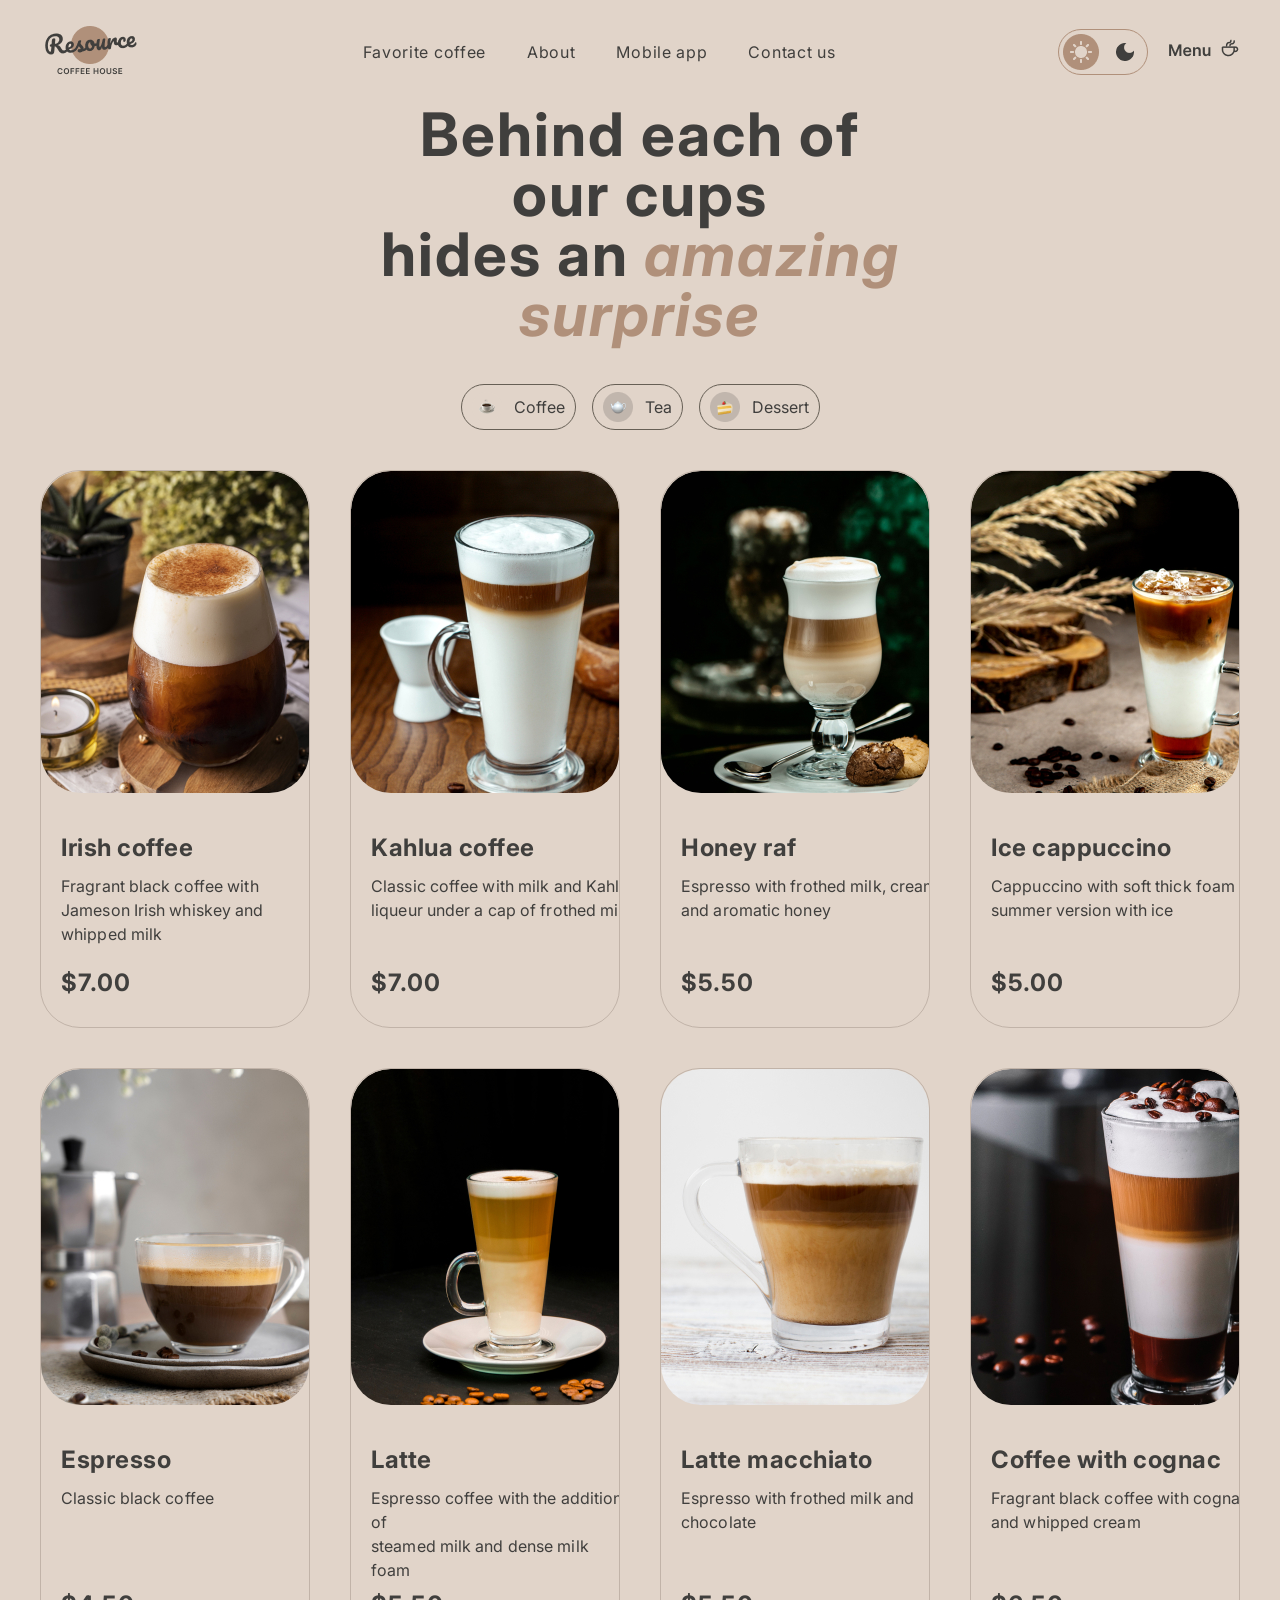
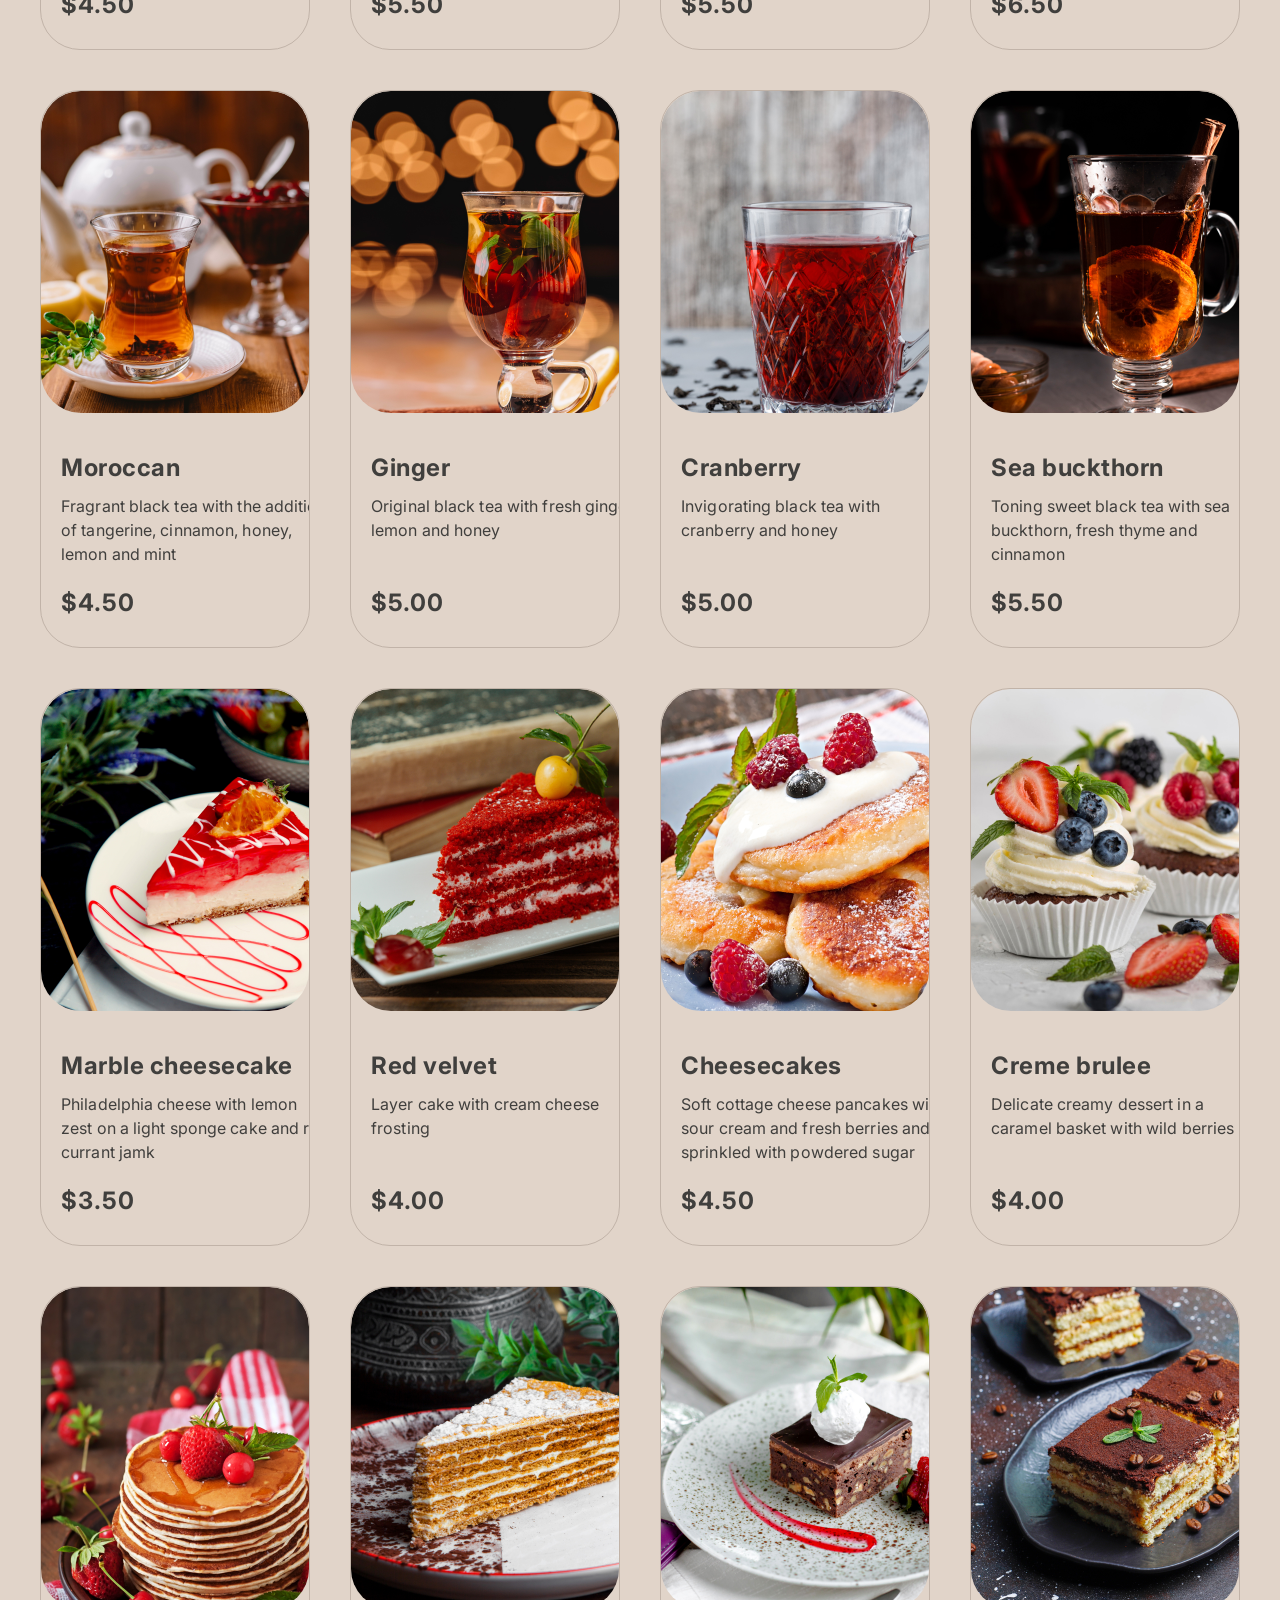
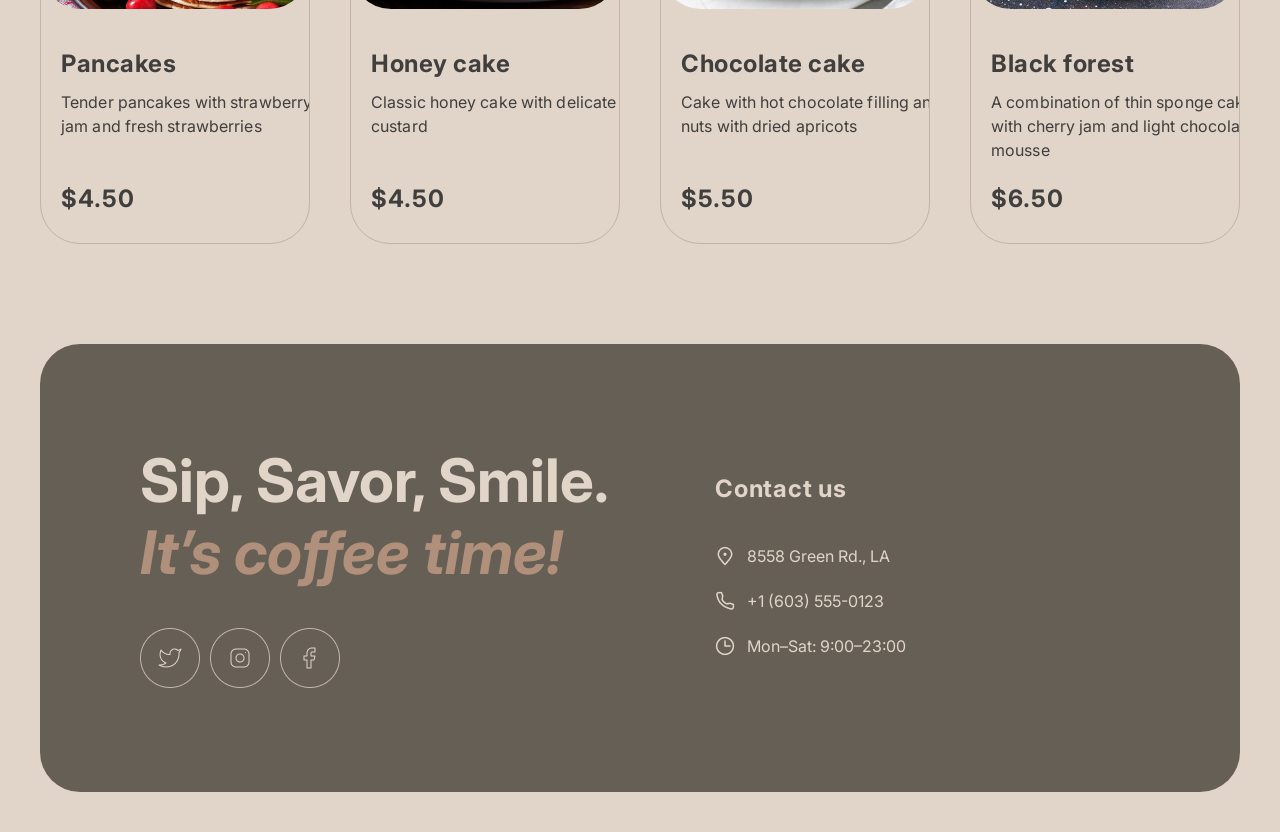
==== catalog.html @ 80e7a2e6 "feat: make a burger" ====
<!DOCTYPE html>
<html lang="en">

<head>
    <meta charset="UTF-8">
    <meta name="viewport" content="width=device-width, initial-scale=1.0">
    <title>Resource</title> 
    <link rel="icon" href="./img/logo.png" type="image/png">
    <link rel="stylesheet" href="style.css">
    <script src="./script.js" defer></script>
    <link rel="preconnect" href="https://fonts.googleapis.com">
<link rel="preconnect" href="https://fonts.gstatic.com" crossorigin>
<link href="https://fonts.googleapis.com/css2?family=Inter:ital,opsz,wght@0,14..32,100..900;1,14..32,100..900&display=swap" rel="stylesheet">
</head>

<body class="page">
    <header>
        <div class="wrapper header">
        <a href="./index.html">
            <img src="./img/logo-light.png" alt="resource coffee house" class="logo-img_light">
            <img src="./img/logo-dark.png" alt="resource coffee house" class="logo-img_dark">
        </a>
        <nav class="header_nav">
            <ul class="header_list">
                <li class="header_item">
                    <a href="#coffee" class="link">Favorite coffee</a>
                </li>
                <li class="header_item">
                    <a href="#about" class="link">About</a>
                </li>
                <li class="header_item">
                    <a href="#app" class="link">Mobile app</a>
                </li>
                <li class="header_item">
                    <a href="#contact" class="link">Contact us</a>
                </li>
            </ul>
        </nav>
            <div class="button_header">
                <div class="change_dark">
                    <div class="theme-icon-container">
                        <img src="./img/Light.png" alt="active sun" class="sun-active">
                        <img src="./img/Light-sun.png" alt="inactive sun" class="sun-inactive">
                    </div>
                    <div class="theme-icon-container">
                        <img src="./img/Dark-1.png" alt="inactive moon" class="moon-inactive">
                        <img src="./img/Dark.png" alt="active moon" class="moon-active">
                    </div>
                </div>
                    <img src="./img/coffee-menu.png" class="dark-theme logo-img_light" alt="menu">
                    <img src="./img/coffee-menu-1.png" class="dark-theme logo-img_dark" alt="menu">
                    <img src="./img/button-icon-burger.png" class="burger" alt="menu">
            </div>
        </div>
    </header>

    <main>
        <section class="title_catalog">
            <h1 class="catalog-title">Behind each of our <br class="show_in_tablet">cups <br class="show_in_pk">hides an <span class="favorite">amazing surprise</span></h1>
            <div class="slider_catalog">
                <div class="coffee_tea_dessert">
                    <img src="./img/icon.png" alt="coffee">
                    <h2 class="p_h2_dark">Coffee</h2>
                </div>
                <div class="coffee_tea_dessert">
                    <img src="./img/icon-1.png" alt="tea">
                    <p class="p_dark">Tea</p>
                </div>
                <div class="coffee_tea_dessert">
                    <img src="./img/icon-3.png" alt="dessert">
                    <p class="p_dark">Dessert</p>
                </div>
            </div>
        </section>

        <section class="menu_coffee">
            <!-- 1 -->
            <div class="catalog_coffee"> 
                <div class="coffee_img_wrap">
                    <img src="./img/coffee-1.jpg" alt="irish coffee">
                </div>
                <div class="coffee_text_block">
                    <h3>Irish coffee</h3>
                    <p class="p_dark">Fragrant black coffee with <br>Jameson Irish whiskey and <br>whipped milk</p>
                    <h3 class="price">$7.00</h3>
                </div>
            </div>
            <!-- 2 -->
            <div class="catalog_coffee">
                <div class="coffee_img_wrap">
                    <img src="./img/coffee-2.jpg" alt="Kahlua coffee">
                </div>
                <div class="coffee_text_block">
                    <h3>Kahlua coffee</h3>
                    <p class="p_dark">Classic coffee with milk and Kahlua liqueur under a cap of frothed milk</p>
                    <h3 class="price">$7.00</h3>
                </div>
            </div>
            <!-- 3 -->
            <div class="catalog_coffee">
                <div class="coffee_img_wrap">
                    <img src="./img/coffee-3.jpg" alt="Honey raf">
                </div>
                <div class="coffee_text_block">
                    <h3>Honey raf</h3>
                    <p class="p_dark">Espresso with frothed milk, cream <br>and aromatic honey</p>
                    <h3 class="price">$5.50</h3>
                </div>
            </div>
            <!-- 4 -->
            <div class="catalog_coffee">
                <div class="coffee_img_wrap">
                    <img src="./img/coffee-4.jpg" alt="Ice cappuccino">
                </div>
                <div class="coffee_text_block">
                    <h3>Ice cappuccino</h3>
                    <p class="p_dark">Cappuccino with soft thick foam in summer version with ice</p>
                    <h3 class="price">$5.00</h3>
                </div>
            </div>
            <!-- 5 -->
            <div class="catalog_coffee hidden-card">
                <div class="coffee_img_wrap">
                    <img src="./img/coffee-5.jpg" alt="Espresso">
                </div>
                <div class="coffee_text_block">
                    <h3>Espresso</h3>
                    <p class="p_dark">Classic black coffee</p>
                    <h3 class="price">$4.50</h3>
                </div>
            </div>
            <!-- 6 -->
            <div class="catalog_coffee hidden-card">
                <div class="coffee_img_wrap">
                    <img src="./img/coffee-6.jpg" alt="Latte">
                </div>
                <div class="coffee_text_block">
                    <h3>Latte</h3>
                    <p class="p_dark">Espresso coffee with the addition of<br>steamed milk and dense milk <br>foam</p>
                    <h3 class="price">$5.50</h3>
                </div>
            </div>
            <!-- 7 -->
            <div class="catalog_coffee hidden-card">
                <div class="coffee_img_wrap">
                    <img src="./img/coffee-7.jpg" alt="Latte macchiato">
                </div>
                <div class="coffee_text_block hidden-card">
                    <h3>Latte macchiato</h3>
                    <p class="p_dark">Espresso with frothed milk and chocolate</p>
                    <h3 class="price">$5.50</h3>
                </div>
            </div>
            <!-- 8 -->
            <div class="catalog_coffee hidden-card"> 
                <div class="coffee_img_wrap">
                    <img src="./img/coffee-8.jpg" alt="Coffee with cognac">
                </div>
                <div class="coffee_text_block">
                    <h3>Coffee with cognac</h3>
                    <p class="p_dark">Fragrant black coffee with cognac <br>and whipped cream</p>
                    <h3 class="price">$6.50</h3>
                </div>
            </div>
            <img src="./img/show_more.png" alt="show more" class="show_more">
        </section> 
        

        <section class="menu_tea">
            <!-- 1 -->
            <div class="catalog_tea"> 
                <div class="coffee_img_wrap">
                    <img src="./img/tea-1.png" alt="Moroccan">
                </div>
                <div class="coffee_text_block">
                    <h3>Moroccan</h3>
                    <p class="p_dark">Fragrant black tea with the addition <br>of tangerine, cinnamon, honey, <br>lemon and mint</p>
                    <h3 class="price">$4.50</h3>
                </div>
            </div>
            <!-- 2 -->
            <div class="catalog_tea"> 
                <div class="coffee_img_wrap">
                    <img src="./img/tea-2.png" alt="Ginger">
                </div>
                <div class="coffee_text_block">
                    <h3>Ginger</h3>
                    <p class="p_dark">Original black tea with fresh ginger, <br>lemon and honey</p>
                    <h3 class="price">$5.00</h3>
                </div>
            </div>
            <!-- 3 -->
            <div class="catalog_tea"> 
                <div class="coffee_img_wrap">
                    <img src="./img/tea-3.png" alt="Cranberry">
                </div>
                <div class="coffee_text_block">
                    <h3>Cranberry</h3>
                    <p class="p_dark">Invigorating black tea with <br>cranberry and honey</p>
                    <h3 class="price">$5.00</h3>
                </div>
            </div>
            <!-- 4 -->
            <div class="catalog_tea"> 
                <div class="coffee_img_wrap">
                    <img src="./img/tea-4.png" alt="Sea buckthorn">
                </div>
                <div class="coffee_text_block">
                    <h3>Sea buckthorn</h3>
                    <p class="p_dark">Toning sweet black tea with sea <br>buckthorn, fresh thyme and <br>cinnamon</p>
                    <h3 class="price">$5.50</h3>
                </div>
            </div>
        </section>


        <section class="menu_desserts">
            <!-- 1 -->
            <div class="catalog_desserts"> 
                <div class="coffee_img_wrap">
                    <img src="./img/dessert-1.png" alt="Marble cheesecake">
                </div>
                <div class="coffee_text_block">
                    <h3>Marble cheesecake</h3>
                    <p class="p_dark">Philadelphia cheese with lemon <br>zest on a light sponge cake and red <br>currant jamk</p>
                    <h3 class="price">$3.50</h3>
                </div>
            </div>
            <!-- 2 -->
            <div class="catalog_desserts">
                <div class="coffee_img_wrap">
                    <img src="./img/dessert-2.png" alt="Red velvet">
                </div>
                <div class="coffee_text_block">
                    <h3>Red velvet</h3>
                    <p class="p_dark">Layer cake with cream cheese <br>frosting</p>
                    <h3 class="price">$4.00</h3>
                </div>
            </div>
            <!-- 3 -->
            <div class="catalog_desserts">
                <div class="coffee_img_wrap">
                    <img src="./img/dessert-3.png" alt="Cheesecakes">
                </div>
                <div class="coffee_text_block">
                    <h3>Cheesecakes</h3>
                    <p class="p_dark">Soft cottage cheese pancakes with <br>sour cream and fresh berries and <br>sprinkled with powdered sugar</p>
                    <h3 class="price">$4.50</h3>
                </div>
            </div>
            <!-- 4 -->
            <div class="catalog_desserts">
                <div class="coffee_img_wrap">
                    <img src="./img/dessert-4.png" alt="Creme brulee">
                </div>
                <div class="coffee_text_block">
                    <h3>Creme brulee</h3>
                    <p class="p_dark">Delicate creamy dessert in a <br>caramel basket with wild berries</p>
                    <h3 class="price">$4.00</h3>
                </div>
            </div>
            <!-- 5 -->
            <div class="catalog_desserts">
                <div class="coffee_img_wrap">
                    <img src="./img/dessert-5.png" alt="Pancakes">
                </div>
                <div class="coffee_text_block">
                    <h3>Pancakes</h3>
                    <p class="p_dark">Tender pancakes with strawberry <br>jam and fresh strawberries</p>
                    <h3 class="price">$4.50</h3>
                </div>
            </div>
            <!-- 6 -->
            <div class="catalog_desserts">
                <div class="coffee_img_wrap">
                    <img src="./img/dessert-6.png" alt="Honey cake">
                </div>
                <div class="coffee_text_block">
                    <h3>Honey cake</h3>
                    <p class="p_dark">Classic honey cake with delicate <br>custard</p>
                    <h3 class="price">$4.50</h3>
                </div>
            </div>
            <!-- 7 -->
            <div class="catalog_desserts">
                <div class="coffee_img_wrap">
                    <img src="./img/dessert-7.png" alt="Chocolate cake">
                </div>
                <div class="coffee_text_block">
                    <h3>Chocolate cake</h3>
                    <p class="p_dark">Cake with hot chocolate filling and <br>nuts with dried apricots</p>
                    <h3 class="price">$5.50</h3>
                </div>
            </div>
            <!-- 8 -->
            <div class="catalog_desserts"> 
                <div class="coffee_img_wrap">
                    <img src="./img/dessert-8.png" alt="Black forest">
                </div>
                <div class="coffee_text_block">
                    <h3>Black forest</h3>
                    <p class="p_dark">A combination of thin sponge cake <br>with cherry jam and light chocolate <br>mousse</p>
                    <h3 class="price">$6.50</h3>
                </div>
            </div>
        </section> 
    </main>

        <footer class="wrapper footer" id="contact">
            <div class="foot_left">
                <h2 class="h2_light">Sip, Savor, Smile.</h2>
                <h2 class="h2_dark">It’s coffee time!</h2>
                <div class="social_media">
                    <a href="https://x.com/">
                        <img src="./img/button-icon-light.png" alt="twitter">
                    </a>
                    <a href="https://www.instagram.com/">
                        <img src="./img/button-icon-light-1.png" alt="instagram">
                    </a>
                    <a href="https://www.facebook.com/">
                        <img src="./img/button-icon-light-2.png" alt="facebook">
                    </a>
                </div>
                </div>
            <div class="foot_right">
                <h3 class="h3_light">Contact us</h3>
                <div class="contact_item">
                    <img src="./img/pin-alt.png" alt="location">
                    <p>8558 Green Rd.,  LA</p>
                </div>
                <div class="contact_item">
                    <img src="./img/phone.png" alt="phone">
                    <p>+1 (603) 555-0123</p>
                </div>
                <div class="contact_item">
                    <img src="./img/clock.png" alt="working time">
                    <p class="p_foot">Mon–Sat: 9:00–23:00</p>
                </div>
            </div>
        </footer>
</body>
</html>
---- style.css ----
ul, ol {
    list-style: none;
}

a { 
    color: inherit;
    text-decoration: none;
    letter-spacing: 0.7px;
}

:root {
    --bg-page: #E1D4C9;      
    --text-main: #403F3D;  
    --text-light: #665F55; 
}

.dark-theme {
    --bg-page: #211F1D;      
    --text-main: #E1D4C9;   
    --text-light: #C1B3A8;   
}

html{
    box-sizing: border-box;
    font-family: "Inter", sans-serif;
    font-optical-sizing: auto;
    font-weight: 400;
    font-style: normal;
    scroll-behavior: smooth;
}

.page {
    background-color: var(--bg-page);
    color: var(--text-main);
    width: 100%;
    max-width: 1440px;
    margin: 0 auto;
    padding: 0 40px;
    box-sizing: border-box;
}

h1, h2, h3, .h2_left, p {
    color: var(--text-main);
}

.p_dark {
    color: var(--text-main);
}


                /* start header */

.header {
    display: flex;
    width: 100%;
    flex-direction: row;
    align-items: center;
    justify-content: space-between;
    padding: 20px 0;
    box-sizing: border-box;
}

.header_nav {
    margin-right: 0 auto;
}

.header_list {
    display: flex;
    flex-direction: row;
    align-items: center;
    gap: clamp(16px, 3.2vw, 45px); 
    margin: 0;
    padding: 0;
}

.change_dark {
    display: flex;
    border: 1px solid #B0907A;
    border-radius: 60px;
    align-items: center;
    gap: 8px;
    padding: 4px;
    text-align: center;
    cursor: pointer;
    user-select: none;
}

.button_header {
    display: flex;
    align-items: center;
    gap: 20px;
}

@media (min-width: 770px) {
    .burger {
        display: none;
    }
}

@media (max-width: 769px) {
    .page {
        display: flex;
        flex-direction: column;
        padding: 20px 40px;
        width: 100%;
        box-sizing: border-box;
    }
    .header {
        width: 100%;
        height: 60px;
        display: flex;
        flex-direction: row;
        justify-content: space-between;
        align-items: center;
    }
    .header_nav {
        display: none; 
    }
    .header_nav.is-open {
        display: flex;
        position: fixed;
        top: 80px;
        left: 0;
        right: 0;
        bottom: 0 ;
        width: 100%;
        height: calc(100vh - 80px);
        background-color: var(--bg-page);
        flex-direction: column;
        align-items: center;
        justify-content: flex-start;
        padding-top: 40px;
        padding-bottom: 30px;
        z-index: 9999;
        box-sizing: border-box;
    }
    .header_list {
        flex-direction: column;
        gap: 60px;
        margin: 0;
        padding: 0;
    }
    .header_list .link {
        font-size: 32px;
        font-weight: 600;
        display: block;
        color: var(--text-main);
    }
    .header_nav.is-open {
        right: 0;
    }
    body.no-scroll {
        overflow: hidden;
    }
    .menu_button .icon-burger {
        display: inline-block;
    }
    .menu_button .icon-close {
        display: none;
    }
    .menu_button.is-open .icon-burger {
        display: none;
    }
    .menu_button.is-open .icon-close {
        display: inline-block;
    }
}

    .menu_button{
        background-color: var(--bg-page);
        border: none;
    }
    
    @media (max-width: 381px) {
        .page {
            display: flex;
            flex-direction: column;
            padding: 20px 16px;
            width: 100%;
            box-sizing: border-box;
        }
}

.logo-img_dark {
    display: none;
}
.dark-theme .logo-img_light {
    display: none;
}
.dark-theme .logo-img_dark {
    display: block;
}

.sun-active { display: block; }
.sun-inactive { display: none; }
.moon-active { display: none; }
.moon-inactive { display: block; }

.dark-theme .sun-active { display: none; }
.dark-theme .sun-inactive { display: block; }
.dark-theme .moon-active { display: block; }
.dark-theme .moon-inactive { display: none; }

.theme-icon-container .dark-arrow,
.slider_catalog .dark-arrow,
.menu_block .dark-arrow {
    position: absolute;
    visibility: hidden;
    opacity: 0;
}

.theme-icon-container .light-arrow,
.slider_catalog .light-arrow,
.menu_block .light-arrow {
    position: static;
    visibility: visible;
    opacity: 1;
    width: 60px;
    height: auto;
}

.dark-theme .theme-icon-container .light-arrow,
.dark-theme .slider_catalog .light-arrow,
.dark-theme .menu_block .light-arrow {
    position: absolute;
    visibility: hidden;
    opacity: 0;
}

.dark-theme .theme-icon-container .dark-arrow,
.dark-theme .slider_catalog .dark-arrow,
.dark-theme .menu_block .dark-arrow {
    position: static;
    visibility: visible;
    opacity: 1;
    width: 60px;
    height: auto;
}

                /* start first block */

.main_photo {
    display: flex;
    background-image: url("./img/img-hero.jpg");
    background-position: center;
    background-size: cover;
    background-repeat: no-repeat;
    border-radius: 40px;
    flex-direction: column;
    justify-content: center;
    align-items: flex-start;
    gap: 40px;
    width: 100%;
    height: 100%;
    padding-bottom: 100px;
    padding-top: 100px;
    padding-left: 100px;
    box-sizing: border-box;
}

.main_photo p {
    color: #E1D4C9; 
}

p {
    font-family: "Inter", sans-serif;
    font-size: 16px;
    font-weight: normal;
    color: var(--text-main);
    line-height: 1.5;
    max-width: 550px;
}

.p_dark {
    width: 100%;
    margin: 0;
    color: var(--text-main); 
}

h1 {
    font-family: "Inter", sans-serif;
    font-size: 72px;
    /* font-size: clamp(42px, 5vw, 72px); */
    font-style: bold;
    color: #e1d4c9;
    line-height: 1.0;
    margin: 0;
    letter-spacing: 2px;
    margin-bottom: 10px;
    max-width: 550px;
}

.enjoy {
    color: #B0907A;
    font-style: italic;
}

p {
    font-family: "Inter", sans-serif;
    font-size: 16px;
    font-weight: normal;
    color: #E1D4C9;
    margin: 0;
    line-height: 1.5;
    max-width: 550px;
}

.button_menu img {
    display: none;
    width: 200px;
    height: 64px;
}

.button_menu .logo-img_dark {
    display: block;
}

.button_menu:hover .logo-img_dark {
    display: none;
}
.button_menu:hover .logo-img_light {
    display: block;
}

.dark-theme .button_menu .logo-img_dark,
.dark-theme .button_menu .logo-img_light {
    display: none !important;
}

.dark-theme .button_menu .logo-img_dark-theme {
    display: block;
}

.dark-theme .button_menu:hover .logo-img_dark-theme {
    display: none;
}
.dark-theme .button_menu:hover .logo-img_light-theme {
    display: block;
}

.menu_nav_cup {
    display: none;
}

@media (max-width: 769px) {
    h1 {
        font-family: 'Inter', sans-serif;
        font-weight: 600;     
        font-style: normal;  
        font-size: 42px !important;    
        line-height: 1.15;    
        letter-spacing: normal;
        max-width: 316px;    
        width: 100%;
        height: auto;  
    }

    .main_photo {
        display: flex;
        flex-direction: column; 
        width: 100%;
        box-sizing: border-box;
        margin-top: 20px;
        padding: 60px 16px; 
        gap: 40px;
    }

    .main_photo p {
        max-width: 570px;
    }

    .main_text {
        gap: 40px;
        padding-top: 20px;
        padding-left: 1px;
        padding-right: 15px;
        padding-bottom: 0;
        height: auto;
        width: 100%;
        display: flex;
        flex-direction: column;
        justify-content: flex-start; 
        align-items: flex-start;
        box-sizing: border-box;
    }

    .header_nav {
        display: none; 
    }

    .header_nav.is-open {
        display: flex;
        position: fixed;
        top: 80px; 
        left: 0;
        right: 0;
        bottom: 0;
        width: 100%;
        height: calc(100vh - 80px);
        background-color: var(--bg-page);  
        flex-direction: column;
        align-items: center;
        padding-top: 60px;
        padding-bottom: 40px; 
        z-index: 9999;
    }

.header_list {
        flex-direction: column;
        gap: 40px;
        margin: 0;
        padding: 0;
    }

    .header_list .link {
        font-size: 32px;
        font-weight: 600;
        display: block;
        color: var(--text-main);
    }

    body.no-scroll {
        overflow: hidden;
    }

    .menu_nav_cup {
        display: block; 
        margin-top: 60px; 
        align-self: center;
        text-align: center;
    }

    .menu_nav_cup img {
        width: 100px; 
        height: auto;
        display: none;
    }

    .menu_nav_cup img.nav-cup-light {
        display: inline-block;
    }
    .menu_nav_cup img.nav-cup-dark {
        display: none;
    }

    .dark-theme .menu_nav_cup img.nav-cup-light {
        display: none;
    }
    .dark-theme .menu_nav_cup img.nav-cup-dark {
        display: inline-block;
    }

    button.menu_button .burger {
        width: 44px;
        height: 44px;
        display: none; 
        position: static;
        visibility: visible;
        opacity: 1;
    }

    button.menu_button img.cup-light,
    button.menu_button img.cup-dark {
        display: none;
    }

    button.menu_button img.burger-light {
        display: inline-block;
    }
    
    .dark-theme button.menu_button img.burger-light { 
        display: none; 
    }
    .dark-theme button.menu_button img.burger-dark { 
        display: inline-block; 
    }
    
    button.menu_button.is-open img.burger-light,
    button.menu_button.is-open img.burger-dark {
        display: none;
    }

    button.menu_button.is-open img.close-light {
        display: inline-block;
    }

    .dark-theme button.menu_button.is-open img.close-light { 
        display: none; 
    }
    .dark-theme button.menu_button.is-open img.close-dark { 
        display: inline-block; 
    }
}

@media (min-width: 770px) {
    button.menu_button img.burger-light,
    button.menu_button img.burger-dark,
    button.menu_button img.close-light,
    button.menu_button img.close-dark {
        display: none;
    }

    button.menu_button img.cup-light {
        display: inline-block;
        width: 60px;
        height: auto;
    }
    button.menu_button img.cup-dark {
        display: none;
    }

    .dark-theme button.menu_button img.cup-light {
        display: none;
    }
    .dark-theme button.menu_button img.cup-dark {
        display: inline-block;
        width: 60px;
        height: auto;
    }
}


                /* start menu block */

.section_menu {
    margin: 100px 0;
}

.menu_block {
    display: flex;
    flex-direction: row;
    justify-content: space-between;
    align-items: center;
    width: 100%;
    max-width: 1440px;
    margin: 70px auto;
    position: relative;
    padding-bottom: 50px;
    height: auto;
}

h2 {
    font-family: "Inter", sans-serif;
    font-size: 60px;
    font-weight: bold;
    color: #403F3D;
    margin: 0;
    text-align: center;
    color: var(--text-main);
}

h3 {
    font-family: "Inter", sans-serif;
    font-size: 24px;
    font-weight: bold;
    color: #403F3D;
    margin: 0;
    text-align: center;
    gap: 16px;
    letter-spacing: 2px;
    color: var(--text-main);
}

.h3_margin {
    letter-spacing: 1px;
    color: var(--text-main);
}

.favorite {
    color: #B0907A;
    font-style: italic;
    letter-spacing: 2px;
}

.go_back, .go_ahead {
    display: block;
    width: 60px;
    height: auto;
    cursor: pointer;
    margin: 0;
}

.go_back {
    justify-content: left;
} 

.go_ahead {
    justify-content: right;
}

.choose_coffee {
    display: flex;
    flex-direction: column;
    align-items: center;   
    text-align: center;
    /* width: 520px; */
    width: 100%;
    max-width: 520px;
    gap: 16px;
}

.p_dark{
    color: #403F3D;
    width: 100%;
    margin: 0;
    color: var(--text-main);
}

.frappuccino {
    width: 100%;
    max-width: 450px;
    height: auto;
}

.menu_slider {
    position: absolute;
    bottom: 0;
    left: 50%;
    transform: translateX(-50%);
    display: flex;
    gap: 12px;
    justify-content: center;
} 

@media (max-width: 381px) {
    .menu_block {
        margin-bottom: 0;
    }
}

@media (max-width: 769px) {
    .section_menu {
        margin-bottom: 0;
    }
    .menu_block {
        padding-bottom: 60px;
        padding-top: 10px;
        margin-bottom: 85px;
    }
}

@media (max-width: 381px) {
    .section_menu{
        padding-top: 100px;
        margin: 0;
    }
    .section_menu h2 {
        font-size: 32px;
        padding-bottom: 40px;
    }
    .menu_block {
        max-height: 580px;
        width: 100%;
        margin-bottom: 0;
        margin-top: 0;
        padding-bottom: 40px;
    }
    .go_ahead, .go_back {
        display: none;
    }
    .frappuccino {
        height: 348px;
        width: 100%;
    }
    .h3_margin{
        color: var(--text-main);
    }
    .choose_coffee {
        display: flex;
        flex-direction: column;
        align-items: center;
        width: 100%;
    }
    .show_in_pk {
        display: none;
    }
}



                /* start block with photo*/

.perfect {
    color: #B0907A;
    font-style: italic;
}

.about_main {
    display: flex;
    flex-direction: column;
    gap: 40px;
    box-sizing: border-box;
    max-width: 1440px;
}

.h2_long {
    letter-spacing: 1.4px;
    width: 100%;
    margin: 0;
    text-align: justify;
    color: var(--text-main); 
}

.about {
    display: flex;
    justify-content: space-between;
    gap: 40px;
    width: 100%;
    max-width: 1440px;
    margin: 0 auto;
}

.first_col_photo,
.second_col_photo {
    display: flex;
    flex-direction: column;
    gap: 40px;
    width: calc(50% - 20px);
}

.first_col_photo img,
.second_col_photo img {
    border-radius: 16px;
    width: 100%;
    object-fit: cover;
}

.img_tall {
    height: 590px;        
    aspect-ratio: 1 / 1.25;
}

.img_short {
    max-height: 430px;           
    height: auto;
    aspect-ratio: 1 / 0.9;
}

@media (min-width: 770px) {
    .about_main .show_in_pk {
        display: inline;
    }
    .about_main .show_in_tablet, .about_main .show_in_mob {
        display: none;
    }
}

@media (max-width: 769px) {
    .about_main {
        display: flex;
        flex-direction: column;
        gap: 40px;
        padding: 0;
        margin: 0;
    }
    .h2_long {
        font-size: 60px;
        letter-spacing: 0%;
        line-height: 1.2; 
        text-align: left;
        color: var(--text-main);
    }
    .about {
        display: flex;
        flex-direction: column;
    }
    .first_col_photo, .second_col_photo {
        width: 100% !important;
    }
    .img_tall {
        height: 590px !important; 
        width: 100% !important;   
        object-fit: cover !important;
    }
    .about_main .show_in_tablet {
        display: inline;
    }
    .img_short, .about_main .show_in_pk, .about_main .show_in_mob{
        display: none;
    }
}

@media (max-width: 381px) {
    .about_main {
        display: flex;
        flex-direction: column;
        gap: 40px;
        margin: 0;
        padding-bottom: 100px;
        padding-top: 100px;
    }
    .h2_long {
        font-size: 32px;
        letter-spacing: 0%;
        text-align: left;
        color: var(--text-main);
        gap: 40px;
    }
    .about {
        display: flex;
        flex-direction: column;
    }
    .first_col_photo, .second_col_photo {
        width: 100% !important;
    }
    .img_tall {
        height: 590px !important; 
        width: 100% !important;   
        object-fit: cover !important;
    }
    .about_main .show_in_mob {
        display: inline;
    }
    .img_short, .about_main .show_in_pk, .about_main .show_in_tablet{
        display: none;
    }
}

                /* start app block */

.app {
    display: flex;
    justify-content: space-between;
    box-sizing: border-box;
    max-width: 1440px;
    align-items: center;
    margin: 100px 0;
    width: 100%;
}

.download_app {
    display: flex;
    flex-direction: column;
    gap: 40px;
    justify-content: flex-start;
}

.app_button {
    display: flex;
    flex-direction: row;
    gap: 20px;
    justify-content: flex-start;
}

.mobile_looks {
    display: block;
    width: auto;
    height: auto;
    object-fit: contain;
    box-sizing: border-box;
}


.h2_left {
    font-family: "Inter", sans-serif;
    /* font-size: 60px; */
    font-size: clamp(36px, 4.5vw, 60px); 
    font-weight: bold;
    color: #403F3D;
    margin: 0;
    text-align: left;
    color: var(--text-main);
}

.h2_light {
    font-family: "Inter", sans-serif;
    font-size: 60px;
    /* font-size: clamp(36px, 4.5vw, 60px);  */
    font-weight: bold;
    color: #E1D4C9;
}

.h2_dark {
    font-family: "Inter", sans-serif;
    font-size: 60px;
    /* font-size: clamp(36px, 4.5vw, 60px);  */
    font-weight: bold;
    color: #B0907A;
    font-style: italic;
    text-align: left;
    margin-bottom: 40px;
}

@media (min-width: 770px) {
    .download_app .show_in_mob,.download_app .show_in_tablet {
        display: none;
    }
}

@media (max-width: 769px) {
    .app {
        display: flex;
        flex-direction: column;
        justify-content: center;
        align-items: flex-start;
        padding-top: 100px;
        margin: 0;
        gap: 100px;
        width: 100%;
        box-sizing: border-box;
    }
    .download_app {
        display: flex;
        flex-direction: column;
        align-items: flex-start;
        justify-content: flex-start; 
        gap: 40px;
        margin-left: 0;
        width: 100%; 
    }
    .mobile_looks {
        width: 100%;
        height: auto;
        display: block;
        padding: 0 29px;
    }
    .download_app .show_in_tablet {
        display: inline;
    }
    .download_app br, .download_app .show_in_mob {
        display: none;
    }
    .h2_left {
        font-size: 60px;
    }
}

@media (max-width: 381px) {
    .app {
        display: flex;
        flex-direction: column;
        justify-content: center;
        align-items: flex-start;
        padding: 0;
        margin: 0;
        gap: 40px;
        width: 100%;
        box-sizing: border-box;
    }
    .download_app {
        display: flex;
        flex-direction: column;
        align-items: flex-start;
        justify-content: flex-start; 
        gap: 40px;
        margin-left: 0;
        width: 100%; 
    }
    .app_button {
        display: flex;
        flex-direction: column;
        align-items: flex-start;
        justify-content: flex-start; 
        gap: 20px;
        margin-left: 0;
        width: 100%; 
    }
    .download_app h2 {
        font-size: 32px;
    }
    .download_app .show_in_mob {
        display: inline;
    }
    .mobile_looks {
        width: 100%;
        height: auto;
        padding: 0;
    }
    .download_app br,.download_app .show_in_tablet {
        display: none;
    }
}


                /* start footer */

.footer {
    display: flex;
    background-color: #665F55;
    border-radius: 40px;
    flex-direction: row;
    align-items: center;
    width: 100%;
    padding-bottom: 100px;
    padding-top: 100px;
    padding-left: 100px;
    margin-bottom: 40px;
    margin-top: 100px;
    box-sizing: border-box;
}

.h3_light {
    font-family: "Inter", sans-serif;
    font-size: 24px;
    font-weight: bold;
    color: #E1D4C9;
    margin: 0;
    text-align: start;
    gap: 16px;
    margin-bottom: 25px;
    letter-spacing: 0.8px;
}

.foot_left {
    display: flex;
    flex-direction: column;
    align-items: flex-start;
    flex: 1;
}

.social_media {
    display: flex;
    flex-direction: row;
    gap: 10px;
}

.contact_item {
    display: flex;
    flex-direction: row;
    justify-content: flex-start;
    align-items: center;
    gap: 12px;
    /* white-space: nowrap; */
    margin-bottom: 5px;
}

.p_foot {
    width: auto;
    /* white-space: nowrap; */
}

.foot_right {
    display: flex;
    flex-direction: column;
    align-items: flex-start;
    margin: 0;
    gap: 16px;
    flex: 1;
    margin-left: 50px;
}

@media (max-width: 769px) {
    .footer {
        display: flex;
        flex-direction: column;
        justify-content: flex-start;
        align-items: flex-start;
        gap: 100px;
        height: auto;
        padding: 100px 60px;
        margin-bottom: 0;
        margin-left: 0;
    }
    .foot_right {
        display: flex;
        flex-direction: column;
        align-items: flex-start;
        justify-items: flex-start;
        gap: 20px;
        margin-left: 0;
    }
    .foot_left {
        margin-left: 0;
    }
}

@media (max-width: 381px) {
    .footer {
        display: flex;
        flex-direction: column;
        justify-content: flex-start;
        align-items: flex-start;
        gap: 40px;
        height: auto;
        padding: 60px 16px;
        margin-bottom: 0;
        margin-left: 0;
    }
    .foot_right {
        display: flex;
        flex-direction: column;
        align-items: flex-start;
        justify-items: flex-start;
        gap: 16px;
        margin-left: 0;
    }
    .foot_left {
        margin-left: 0;
    }
    .foot_left h2, .foot_left h2 {
        font-size: 32px;
    }
}

.contact_item:hover{
    cursor: pointer;
}

/* start catalog here */

.catalog-title {
    font-family: "Inter", sans-serif;
    font-size: 60px; 
    font-weight: bold;
    color: var(--text-main);
    text-align: center;
    margin: 0;
}

.title_catalog {
    display: flex;
    flex-direction: column;
    align-items: center;
    gap: 40px;
    justify-content: space-between;
}

.slider_catalog {
    display: flex;
    flex-direction: row;
    gap: 16px;
}

.coffee_tea_dessert {
    display: flex;
    flex-direction: row;
    align-items: center;
    border-radius: 30px;
    border: 1px solid #665F55;
    gap: 12px;
    color: var(--text-main);
    padding: 8px 10px; 
    height: 46px;
    box-sizing: border-box;
}

.p_h2_dark, 
h2.p_h2_dark {
    font-family: "Inter", sans-serif;
    font-size: 16px;
    margin: 0;
    font-weight: normal;
    color: var(--text-main);
}

@media (min-width: 770px) {
    .title_catalog .show_in_tablet {
        display: none;
    }
    .title_catalog .show_in_pk {
        display: inline;
    }
}

@media (max-width: 769px) {
    .title_catalog {
        display: flex;
        flex-direction: column;
        gap: 40px;
        justify-content: center;
        justify-content: space-between;
        margin: 0;
        padding-top: 20px;
    }
    .slider_catalog {
        display: flex;
        flex-direction: row;
        justify-content: center;
        gap: 16px;
    }
    .title_catalog .show_in_tablet {
        display: inline;
    }
    .title_catalog .show_in_pk {
        display: none;
    }
}

@media (max-width: 381px) {
    .title_catalog {
        display: flex;
        flex-direction: column;
        gap: 40px;
        justify-content: center;
        justify-content: space-between;
        margin: 0;
        padding-top: 20px;
    }
    .slider_catalog {
        display: flex;
        flex-direction: row;
        justify-content: center;
        gap: 8px;
    }
    .title_catalog h2 {
        font-size: 32px;
        color: var(--text-main);
    }
    .title_catalog .show_in_pk, .title_catalog .show_in_tablet {
        display: none;
    }
}


                /* start pic of menu */

.menu_coffee, .menu_tea, .menu_desserts {
    display: grid;
    grid-template-columns: repeat(4, 1fr);
    gap: 40px;
    width: 100%;
    max-width: 1440px;
    box-sizing: border-box;
    margin: 40px auto;
}

.catalog_coffee, .catalog_tea, .catalog_desserts {
    display: flex;
    flex-direction: column;
    justify-content: space-between;
    align-items: flex-start;
    border: 1px solid #C1B3A8;
    border-radius: 40px; 
    padding: 0 0 20px 0;
    overflow: hidden;
    box-sizing: border-box;
    height: auto;
    min-height: 506px;
    width: 100%;
}

.coffee_text_block{
    display: flex;
    flex-direction: column;
    justify-content: space-between;
    align-items: flex-start; 
    overflow: hidden;
    box-sizing: border-box;
    height: auto;
    flex-grow: 1;
    padding-bottom: 10px;
}

.coffee_img_wrap {
    width: 100%;
    height: 60%;
    overflow: hidden;
    object-fit: cover;
    border-radius: 40px;
    transform: scale(1.00); 
}

.catalog_coffee h3, .catalog_tea h3, .catalog_desserts h3 {
    font-family: "Inter", sans-serif;
    font-size: 24px;
    font-weight: bold;
    margin-top: 40px;
    margin-bottom: 0;
    margin-left: 20px;
    letter-spacing: 0.5px;
    color: var(--text-main);
}

.catalog_coffee .p_dark, .catalog_tea .p_dark, .catalog_desserts .p_dark {
    font-family: "Inter", sans-serif;
    font-size: 16px;
    letter-spacing: 0.1px;
    margin-top: 12px;
    margin-bottom: 0;
    font-weight: normal;
    margin-left: 20px;
    color: var(--text-main);
}

.catalog_coffee .price, .catalog_tea .price, .catalog_desserts .price {
    font-family: "Inter", sans-serif;
    font-size: 24px;
    font-weight: bold;
    color: #403F3D;
    margin-top: auto; 
    margin-bottom: 0;
    margin-left: 20px;
    letter-spacing: 1px;
    color: var(--text-main);
}

@media (max-width: 769px) {
    .menu_coffee, .menu_tea, .menu_desserts {
        display: grid;
        grid-template-columns: repeat(2, 1fr);
        gap: 40px;
        width: 100%;
        max-width: 1360px;
        box-sizing: border-box;
        margin: 40px 0;
        padding: 0 14px;
    }
    .show_more {
        width: 60px;
        height: 60px;
        grid-column: 1 / -1; 
        justify-self: center;
    }
    .hidden-card {
        display: none;
    }
}

@media (max-width: 381px) {
    .menu_coffee, .menu_tea, .menu_desserts {
        display: flex;
        flex-direction: column;
        justify-content: center;
        align-items: center;
        width: 100%;
        gap: 40px;
        padding: 0 19px;
    }
    .show_more {
        display: inline;
        width: 60px;
        height: 60px;
    }
    .hidden-card {
        display: none;
    }
    .coffee_text_block {
        display: flex;
        flex-direction: column;
        gap: 12px;
        padding: 20px;
    }
    .coffee_text_block h3, .coffee_text_block .p_dark, .coffee_text_block .price {
        margin: 0;
    }
}

@media (min-width: 770px) {
    .show_more {
        display: none;
    }
}
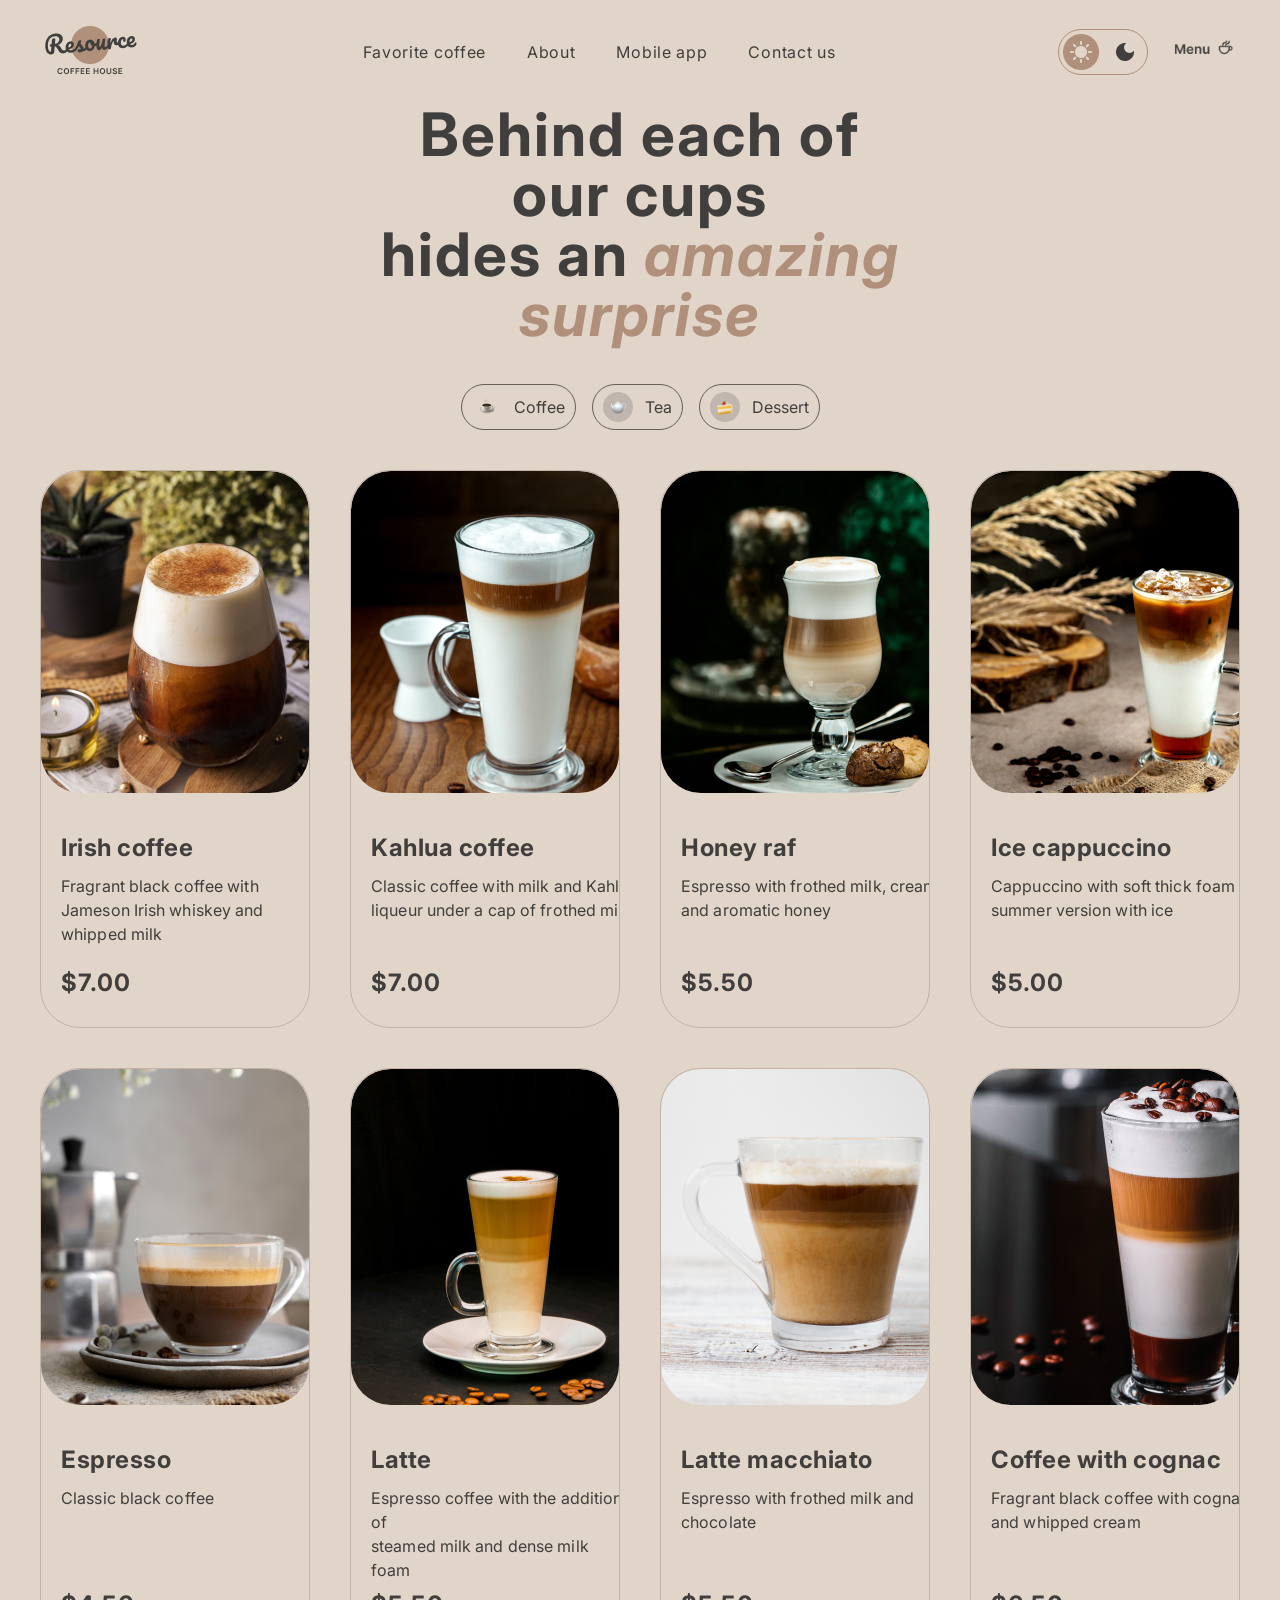
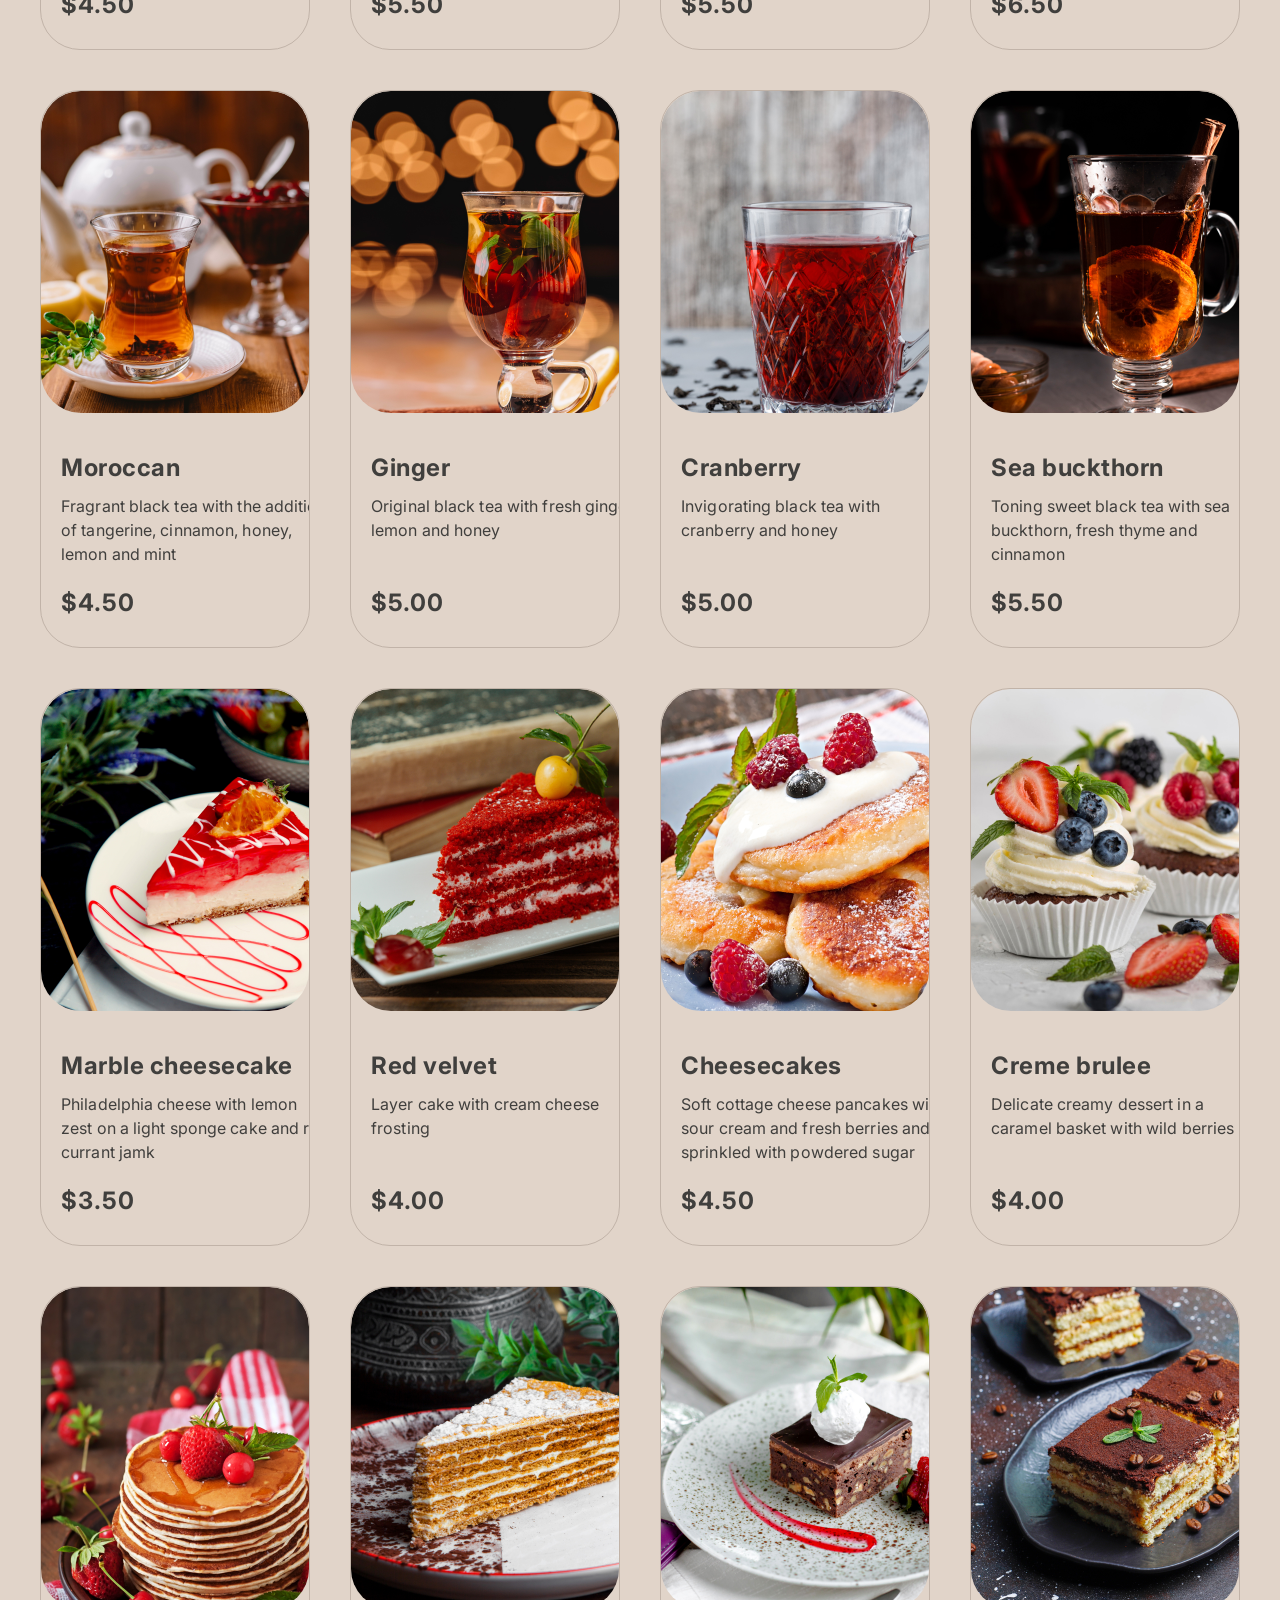
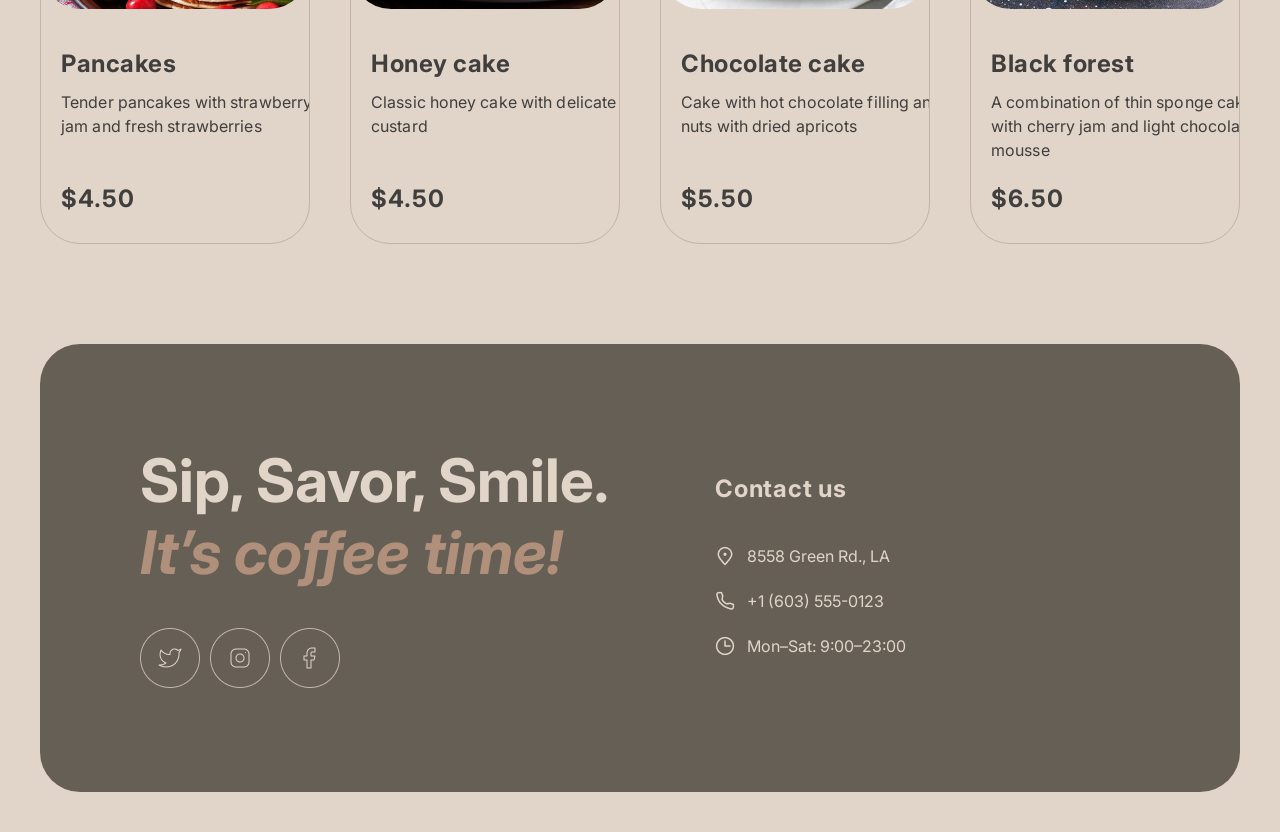
==== commit c0da8ab2: "feat: make a slider on the main page" ====
--- a/catalog.html
+++ b/catalog.html
@@ -35,6 +35,10 @@
                     <a href="#contact" class="link">Contact us</a>
                 </li>
             </ul>
+            <div class="menu_nav_cup">
+                <img src="./img/coffee-menu.png" class="nav-cup-light" alt="coffee cup decor">
+                <img src="./img/coffee-menu-1.png" class="nav-cup-dark" alt="coffee cup decor">
+            </div>
         </nav>
             <div class="button_header">
                 <div class="change_dark">
@@ -47,9 +51,16 @@
                         <img src="./img/Dark.png" alt="active moon" class="moon-active">
                     </div>
                 </div>
-                    <img src="./img/coffee-menu.png" class="dark-theme logo-img_light" alt="menu">
-                    <img src="./img/coffee-menu-1.png" class="dark-theme logo-img_dark" alt="menu">
-                    <img src="./img/button-icon-burger.png" class="burger" alt="menu">
+                <button class="menu_button">
+                    <img src="./img/coffee-menu.png" class="light-arrow cup-light" alt="menu">
+                    <img src="./img/coffee-menu-1.png" class="dark-arrow cup-dark" alt="menu">
+                    
+                    <img src="./img/button-icon-burger.png" class="burger icon-burger burger-light" alt="menu">
+                    <img src="./img/State=default2.png" class="burger icon-burger burger-dark" alt="menu">
+                    
+                    <img src="./img/close_burger_lihgt.png" class="burger close-light" alt="close menu">
+                    <img src="./img/close_burger_dark.png" class="burger close-dark" alt="close menu">
+                </button>
             </div>
         </div>
     </header>
--- a/style.css
+++ b/style.css
@@ -539,6 +539,12 @@
     height: auto;
 }
 
+.slider-window {
+    width: 100%;
+    max-width: 480px; 
+    overflow: hidden; 
+}
+
 h2 {
     font-family: "Inter", sans-serif;
     font-size: 60px;
@@ -590,13 +596,48 @@
 
 .choose_coffee {
     display: flex;
+    min-width: 100%;
+    box-sizing: border-box;
     flex-direction: column;
     align-items: center;   
     text-align: center;
-    /* width: 520px; */
     width: 100%;
     max-width: 520px;
     gap: 16px;
+}
+
+.slider_btn {
+    background-color: transparent;
+    border: none;
+    padding: 0;
+    cursor: pointer;
+    display: flex;
+    align-items: center;
+    justify-content: center;
+}
+
+.menu_slider {
+    display: flex;
+    justify-content: center;
+    gap: 12px;
+    position: absolute;
+    bottom: 0; 
+    left: 50%;
+    transform: translateX(-50%); 
+    opacity: 1;
+    color: #B0907A;
+}
+
+.slider-dot {
+    width: 40px;
+    height: 4px;
+    background-color: var(--text-light); 
+    border-radius: 2px;
+    transition: background-color 0.3s ease;
+}
+
+.slider-dot.active {
+    background-color: var(--text-main);
 }
 
 .p_dark{
@@ -622,6 +663,13 @@
     justify-content: center;
 } 
 
+.slider-track {
+    display: flex;
+    flex-direction: row;
+    width: 100%;
+    transition: transform 0.5s ease-in-out; 
+}
+
 @media (max-width: 381px) {
     .menu_block {
         margin-bottom: 0;
@@ -655,7 +703,7 @@
         margin-top: 0;
         padding-bottom: 40px;
     }
-    .go_ahead, .go_back {
+    .slider_btn {
         display: none;
     }
     .frappuccino {
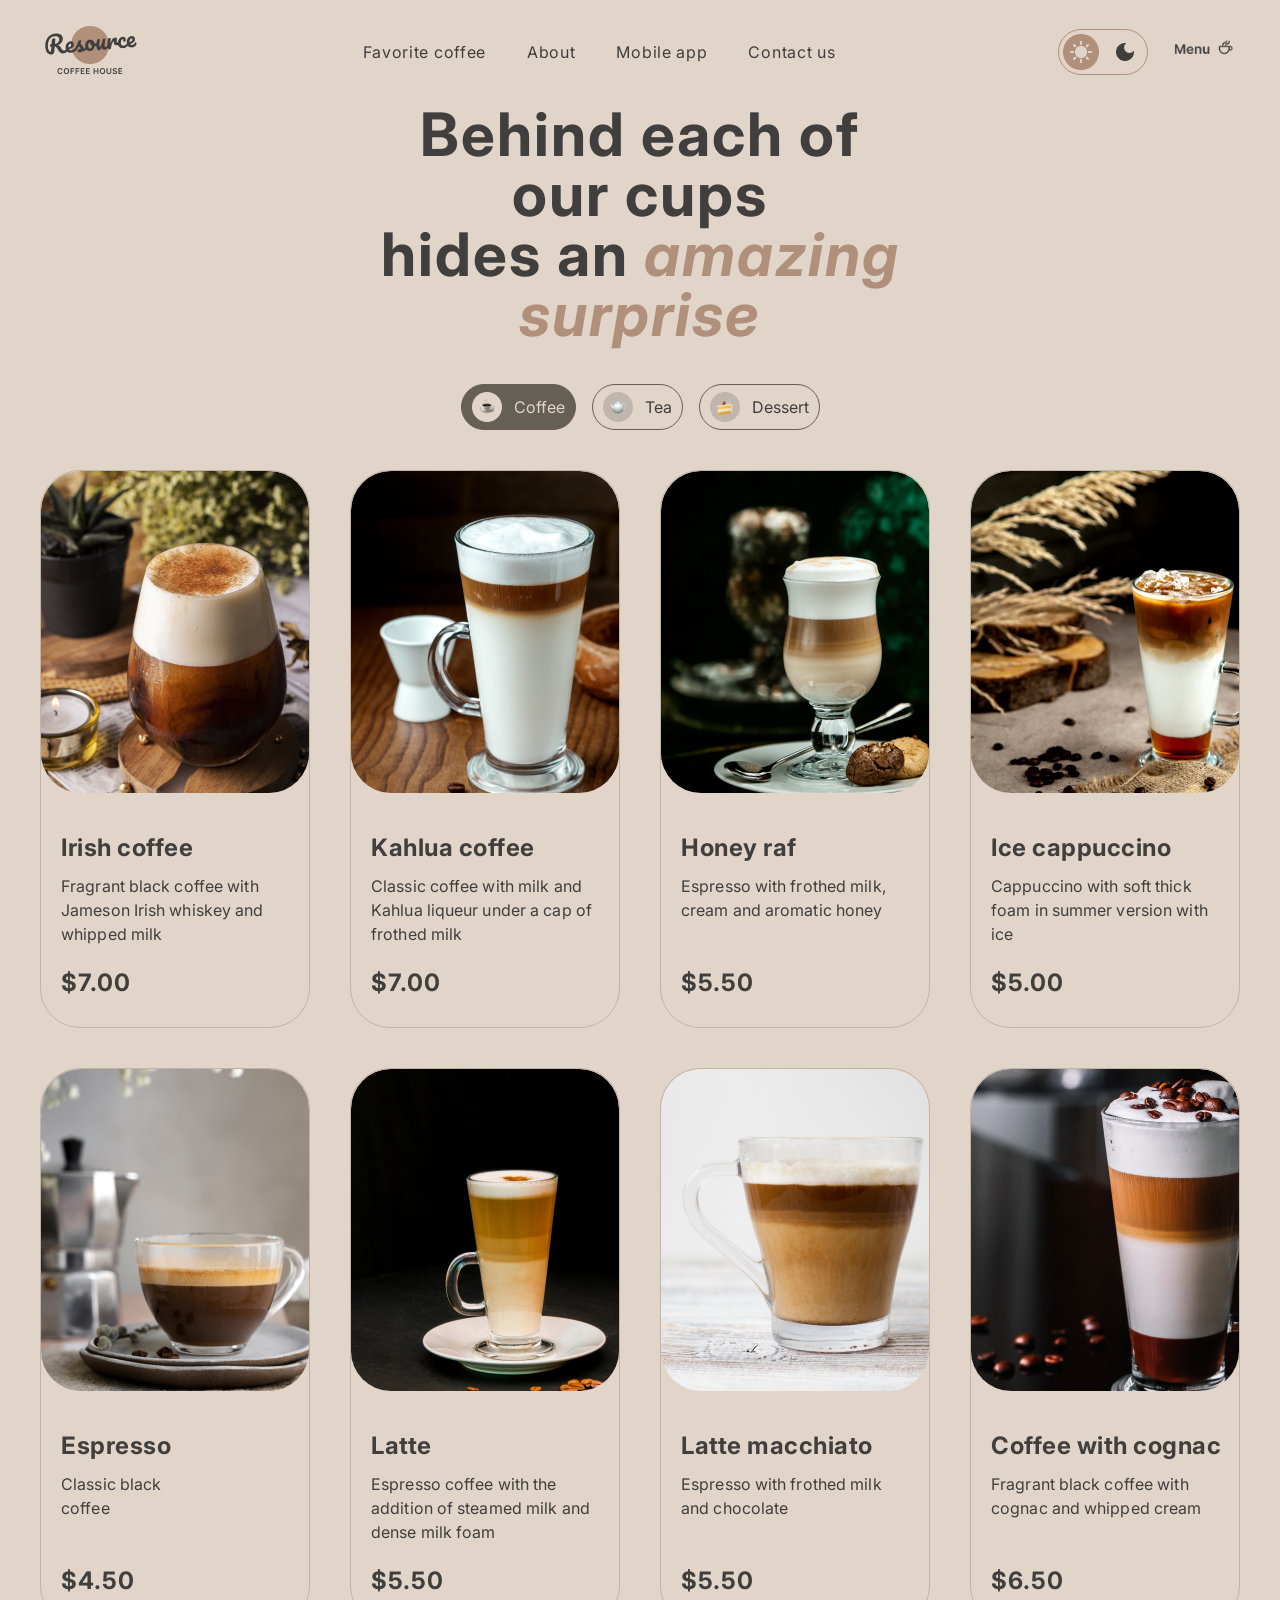
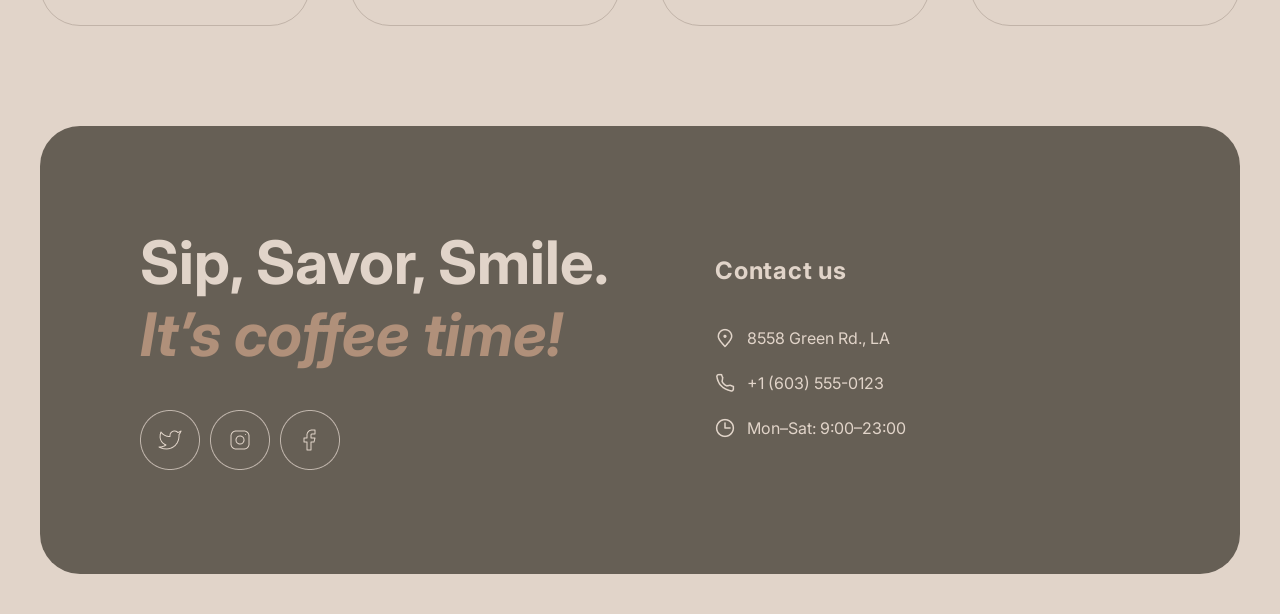
==== commit 57ef2f37: "feat: create a catalog cards" ====
--- a/catalog.html
+++ b/catalog.html
@@ -69,252 +69,30 @@
         <section class="title_catalog">
             <h1 class="catalog-title">Behind each of our <br class="show_in_tablet">cups <br class="show_in_pk">hides an <span class="favorite">amazing surprise</span></h1>
             <div class="slider_catalog">
-                <div class="coffee_tea_dessert">
+                <button class="coffee_tea_dessert active" data-category="coffee">
                     <img src="./img/icon.png" alt="coffee">
                     <h2 class="p_h2_dark">Coffee</h2>
-                </div>
-                <div class="coffee_tea_dessert">
+                </button>
+
+                <button class="coffee_tea_dessert" data-category="tea">
                     <img src="./img/icon-1.png" alt="tea">
                     <p class="p_dark">Tea</p>
-                </div>
-                <div class="coffee_tea_dessert">
+                </button>
+    
+                <button class="coffee_tea_dessert" data-category="dessert">
                     <img src="./img/icon-3.png" alt="dessert">
                     <p class="p_dark">Dessert</p>
-                </div>
+                </button>
             </div>
         </section>
 
-        <section class="menu_coffee">
-            <!-- 1 -->
-            <div class="catalog_coffee"> 
-                <div class="coffee_img_wrap">
-                    <img src="./img/coffee-1.jpg" alt="irish coffee">
-                </div>
-                <div class="coffee_text_block">
-                    <h3>Irish coffee</h3>
-                    <p class="p_dark">Fragrant black coffee with <br>Jameson Irish whiskey and <br>whipped milk</p>
-                    <h3 class="price">$7.00</h3>
-                </div>
-            </div>
-            <!-- 2 -->
-            <div class="catalog_coffee">
-                <div class="coffee_img_wrap">
-                    <img src="./img/coffee-2.jpg" alt="Kahlua coffee">
-                </div>
-                <div class="coffee_text_block">
-                    <h3>Kahlua coffee</h3>
-                    <p class="p_dark">Classic coffee with milk and Kahlua liqueur under a cap of frothed milk</p>
-                    <h3 class="price">$7.00</h3>
-                </div>
-            </div>
-            <!-- 3 -->
-            <div class="catalog_coffee">
-                <div class="coffee_img_wrap">
-                    <img src="./img/coffee-3.jpg" alt="Honey raf">
-                </div>
-                <div class="coffee_text_block">
-                    <h3>Honey raf</h3>
-                    <p class="p_dark">Espresso with frothed milk, cream <br>and aromatic honey</p>
-                    <h3 class="price">$5.50</h3>
-                </div>
-            </div>
-            <!-- 4 -->
-            <div class="catalog_coffee">
-                <div class="coffee_img_wrap">
-                    <img src="./img/coffee-4.jpg" alt="Ice cappuccino">
-                </div>
-                <div class="coffee_text_block">
-                    <h3>Ice cappuccino</h3>
-                    <p class="p_dark">Cappuccino with soft thick foam in summer version with ice</p>
-                    <h3 class="price">$5.00</h3>
-                </div>
-            </div>
-            <!-- 5 -->
-            <div class="catalog_coffee hidden-card">
-                <div class="coffee_img_wrap">
-                    <img src="./img/coffee-5.jpg" alt="Espresso">
-                </div>
-                <div class="coffee_text_block">
-                    <h3>Espresso</h3>
-                    <p class="p_dark">Classic black coffee</p>
-                    <h3 class="price">$4.50</h3>
-                </div>
-            </div>
-            <!-- 6 -->
-            <div class="catalog_coffee hidden-card">
-                <div class="coffee_img_wrap">
-                    <img src="./img/coffee-6.jpg" alt="Latte">
-                </div>
-                <div class="coffee_text_block">
-                    <h3>Latte</h3>
-                    <p class="p_dark">Espresso coffee with the addition of<br>steamed milk and dense milk <br>foam</p>
-                    <h3 class="price">$5.50</h3>
-                </div>
-            </div>
-            <!-- 7 -->
-            <div class="catalog_coffee hidden-card">
-                <div class="coffee_img_wrap">
-                    <img src="./img/coffee-7.jpg" alt="Latte macchiato">
-                </div>
-                <div class="coffee_text_block hidden-card">
-                    <h3>Latte macchiato</h3>
-                    <p class="p_dark">Espresso with frothed milk and chocolate</p>
-                    <h3 class="price">$5.50</h3>
-                </div>
-            </div>
-            <!-- 8 -->
-            <div class="catalog_coffee hidden-card"> 
-                <div class="coffee_img_wrap">
-                    <img src="./img/coffee-8.jpg" alt="Coffee with cognac">
-                </div>
-                <div class="coffee_text_block">
-                    <h3>Coffee with cognac</h3>
-                    <p class="p_dark">Fragrant black coffee with cognac <br>and whipped cream</p>
-                    <h3 class="price">$6.50</h3>
-                </div>
-            </div>
-            <img src="./img/show_more.png" alt="show more" class="show_more">
+        <section class="menu_products_grid" id="products-container">
+            
         </section> 
-        
 
-        <section class="menu_tea">
-            <!-- 1 -->
-            <div class="catalog_tea"> 
-                <div class="coffee_img_wrap">
-                    <img src="./img/tea-1.png" alt="Moroccan">
-                </div>
-                <div class="coffee_text_block">
-                    <h3>Moroccan</h3>
-                    <p class="p_dark">Fragrant black tea with the addition <br>of tangerine, cinnamon, honey, <br>lemon and mint</p>
-                    <h3 class="price">$4.50</h3>
-                </div>
-            </div>
-            <!-- 2 -->
-            <div class="catalog_tea"> 
-                <div class="coffee_img_wrap">
-                    <img src="./img/tea-2.png" alt="Ginger">
-                </div>
-                <div class="coffee_text_block">
-                    <h3>Ginger</h3>
-                    <p class="p_dark">Original black tea with fresh ginger, <br>lemon and honey</p>
-                    <h3 class="price">$5.00</h3>
-                </div>
-            </div>
-            <!-- 3 -->
-            <div class="catalog_tea"> 
-                <div class="coffee_img_wrap">
-                    <img src="./img/tea-3.png" alt="Cranberry">
-                </div>
-                <div class="coffee_text_block">
-                    <h3>Cranberry</h3>
-                    <p class="p_dark">Invigorating black tea with <br>cranberry and honey</p>
-                    <h3 class="price">$5.00</h3>
-                </div>
-            </div>
-            <!-- 4 -->
-            <div class="catalog_tea"> 
-                <div class="coffee_img_wrap">
-                    <img src="./img/tea-4.png" alt="Sea buckthorn">
-                </div>
-                <div class="coffee_text_block">
-                    <h3>Sea buckthorn</h3>
-                    <p class="p_dark">Toning sweet black tea with sea <br>buckthorn, fresh thyme and <br>cinnamon</p>
-                    <h3 class="price">$5.50</h3>
-                </div>
-            </div>
-        </section>
-
-
-        <section class="menu_desserts">
-            <!-- 1 -->
-            <div class="catalog_desserts"> 
-                <div class="coffee_img_wrap">
-                    <img src="./img/dessert-1.png" alt="Marble cheesecake">
-                </div>
-                <div class="coffee_text_block">
-                    <h3>Marble cheesecake</h3>
-                    <p class="p_dark">Philadelphia cheese with lemon <br>zest on a light sponge cake and red <br>currant jamk</p>
-                    <h3 class="price">$3.50</h3>
-                </div>
-            </div>
-            <!-- 2 -->
-            <div class="catalog_desserts">
-                <div class="coffee_img_wrap">
-                    <img src="./img/dessert-2.png" alt="Red velvet">
-                </div>
-                <div class="coffee_text_block">
-                    <h3>Red velvet</h3>
-                    <p class="p_dark">Layer cake with cream cheese <br>frosting</p>
-                    <h3 class="price">$4.00</h3>
-                </div>
-            </div>
-            <!-- 3 -->
-            <div class="catalog_desserts">
-                <div class="coffee_img_wrap">
-                    <img src="./img/dessert-3.png" alt="Cheesecakes">
-                </div>
-                <div class="coffee_text_block">
-                    <h3>Cheesecakes</h3>
-                    <p class="p_dark">Soft cottage cheese pancakes with <br>sour cream and fresh berries and <br>sprinkled with powdered sugar</p>
-                    <h3 class="price">$4.50</h3>
-                </div>
-            </div>
-            <!-- 4 -->
-            <div class="catalog_desserts">
-                <div class="coffee_img_wrap">
-                    <img src="./img/dessert-4.png" alt="Creme brulee">
-                </div>
-                <div class="coffee_text_block">
-                    <h3>Creme brulee</h3>
-                    <p class="p_dark">Delicate creamy dessert in a <br>caramel basket with wild berries</p>
-                    <h3 class="price">$4.00</h3>
-                </div>
-            </div>
-            <!-- 5 -->
-            <div class="catalog_desserts">
-                <div class="coffee_img_wrap">
-                    <img src="./img/dessert-5.png" alt="Pancakes">
-                </div>
-                <div class="coffee_text_block">
-                    <h3>Pancakes</h3>
-                    <p class="p_dark">Tender pancakes with strawberry <br>jam and fresh strawberries</p>
-                    <h3 class="price">$4.50</h3>
-                </div>
-            </div>
-            <!-- 6 -->
-            <div class="catalog_desserts">
-                <div class="coffee_img_wrap">
-                    <img src="./img/dessert-6.png" alt="Honey cake">
-                </div>
-                <div class="coffee_text_block">
-                    <h3>Honey cake</h3>
-                    <p class="p_dark">Classic honey cake with delicate <br>custard</p>
-                    <h3 class="price">$4.50</h3>
-                </div>
-            </div>
-            <!-- 7 -->
-            <div class="catalog_desserts">
-                <div class="coffee_img_wrap">
-                    <img src="./img/dessert-7.png" alt="Chocolate cake">
-                </div>
-                <div class="coffee_text_block">
-                    <h3>Chocolate cake</h3>
-                    <p class="p_dark">Cake with hot chocolate filling and <br>nuts with dried apricots</p>
-                    <h3 class="price">$5.50</h3>
-                </div>
-            </div>
-            <!-- 8 -->
-            <div class="catalog_desserts"> 
-                <div class="coffee_img_wrap">
-                    <img src="./img/dessert-8.png" alt="Black forest">
-                </div>
-                <div class="coffee_text_block">
-                    <h3>Black forest</h3>
-                    <p class="p_dark">A combination of thin sponge cake <br>with cherry jam and light chocolate <br>mousse</p>
-                    <h3 class="price">$6.50</h3>
-                </div>
-            </div>
-        </section> 
+        <button class="show_more_btn" id="load-more-btn" style="display: none;">
+            <img src="./img/show_more.png" alt="show more">
+        </button>
     </main>
 
         <footer class="wrapper footer" id="contact">
--- a/style.css
+++ b/style.css
@@ -625,7 +625,6 @@
     left: 50%;
     transform: translateX(-50%); 
     opacity: 1;
-    color: #B0907A;
 }
 
 .slider-dot {
@@ -1176,10 +1175,17 @@
     border-radius: 30px;
     border: 1px solid #665F55;
     gap: 12px;
-    color: var(--text-main);
+    background-color: transparent;
     padding: 8px 10px; 
     height: 46px;
     box-sizing: border-box;
+    cursor: pointer;
+    transition: background-color 0.3s ease, color 0.3s ease;
+}
+
+.coffee_tea_dessert.active {
+    background-color: var(--text-light); /* Плашка заливается коричневым/серым цветом */
+    border-color: var(--text-light);
 }
 
 .p_h2_dark, 
@@ -1189,6 +1195,26 @@
     margin: 0;
     font-weight: normal;
     color: var(--text-main);
+}
+
+.coffee_tea_dessert.active .p_h2_dark {
+    color: var(--bg-page); 
+}
+
+.catalog_coffee .p_dark, 
+.catalog_tea .p_dark, 
+.catalog_desserts .p_dark {
+    font-family: "Inter", sans-serif;
+    font-size: 16px;
+    letter-spacing: 0.1px;
+    margin-top: 12px;
+    margin-bottom: 0;
+    font-weight: normal;
+    margin-left: 20px;
+    color: var(--text-main);
+    white-space: normal;       
+    word-break: break-word; 
+    max-width: calc(100% - 40px);  
 }
 
 @media (min-width: 770px) {
@@ -1252,7 +1278,7 @@
 
                 /* start pic of menu */
 
-.menu_coffee, .menu_tea, .menu_desserts {
+.menu_coffee, .menu_tea, .menu_desserts, .menu_products_grid {
     display: grid;
     grid-template-columns: repeat(4, 1fr);
     gap: 40px;
@@ -1273,7 +1299,6 @@
     overflow: hidden;
     box-sizing: border-box;
     height: auto;
-    min-height: 506px;
     width: 100%;
 }
 
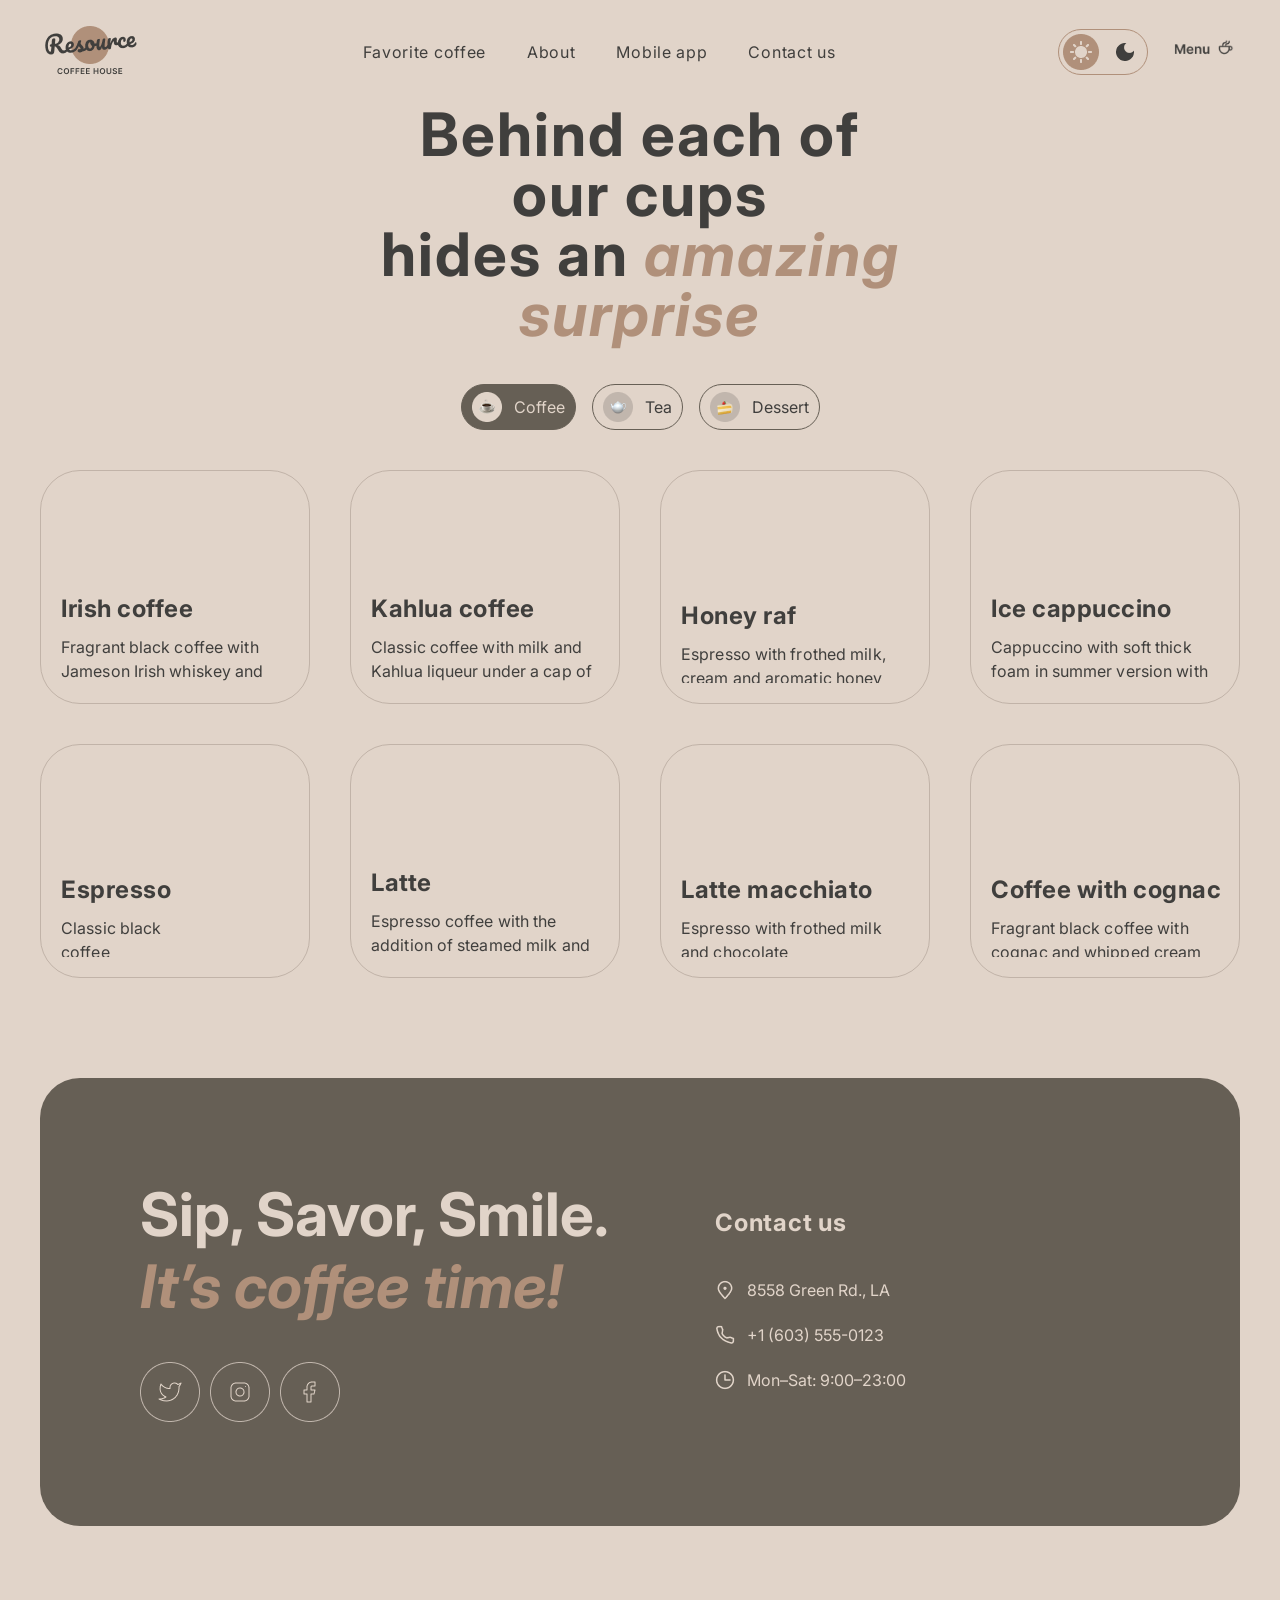
==== commit bbf42012: "feat: make a button show more" ====
--- a/catalog.html
+++ b/catalog.html
@@ -90,7 +90,7 @@
             
         </section> 
 
-        <button class="show_more_btn" id="load-more-btn" style="display: none;">
+        <button class="show_more_btn" id="load-more-btn">
             <img src="./img/show_more.png" alt="show more">
         </button>
     </main>
--- a/style.css
+++ b/style.css
@@ -1184,7 +1184,7 @@
 }
 
 .coffee_tea_dessert.active {
-    background-color: var(--text-light); /* Плашка заливается коричневым/серым цветом */
+    background-color: var(--text-light); 
     border-color: var(--text-light);
 }
 
@@ -1357,6 +1357,15 @@
     color: var(--text-main);
 }
 
+#load-more-btn {
+    display: none;
+    background-color: transparent;
+    border: none;
+    padding: 0;
+    cursor: pointer;
+    margin: 40px auto 0 auto;
+}
+
 @media (max-width: 769px) {
     .menu_coffee, .menu_tea, .menu_desserts {
         display: grid;
@@ -1377,6 +1386,9 @@
     .hidden-card {
         display: none;
     }
+    #load-more-btn {
+        align-self: center; 
+    }
 }
 
 @media (max-width: 381px) {
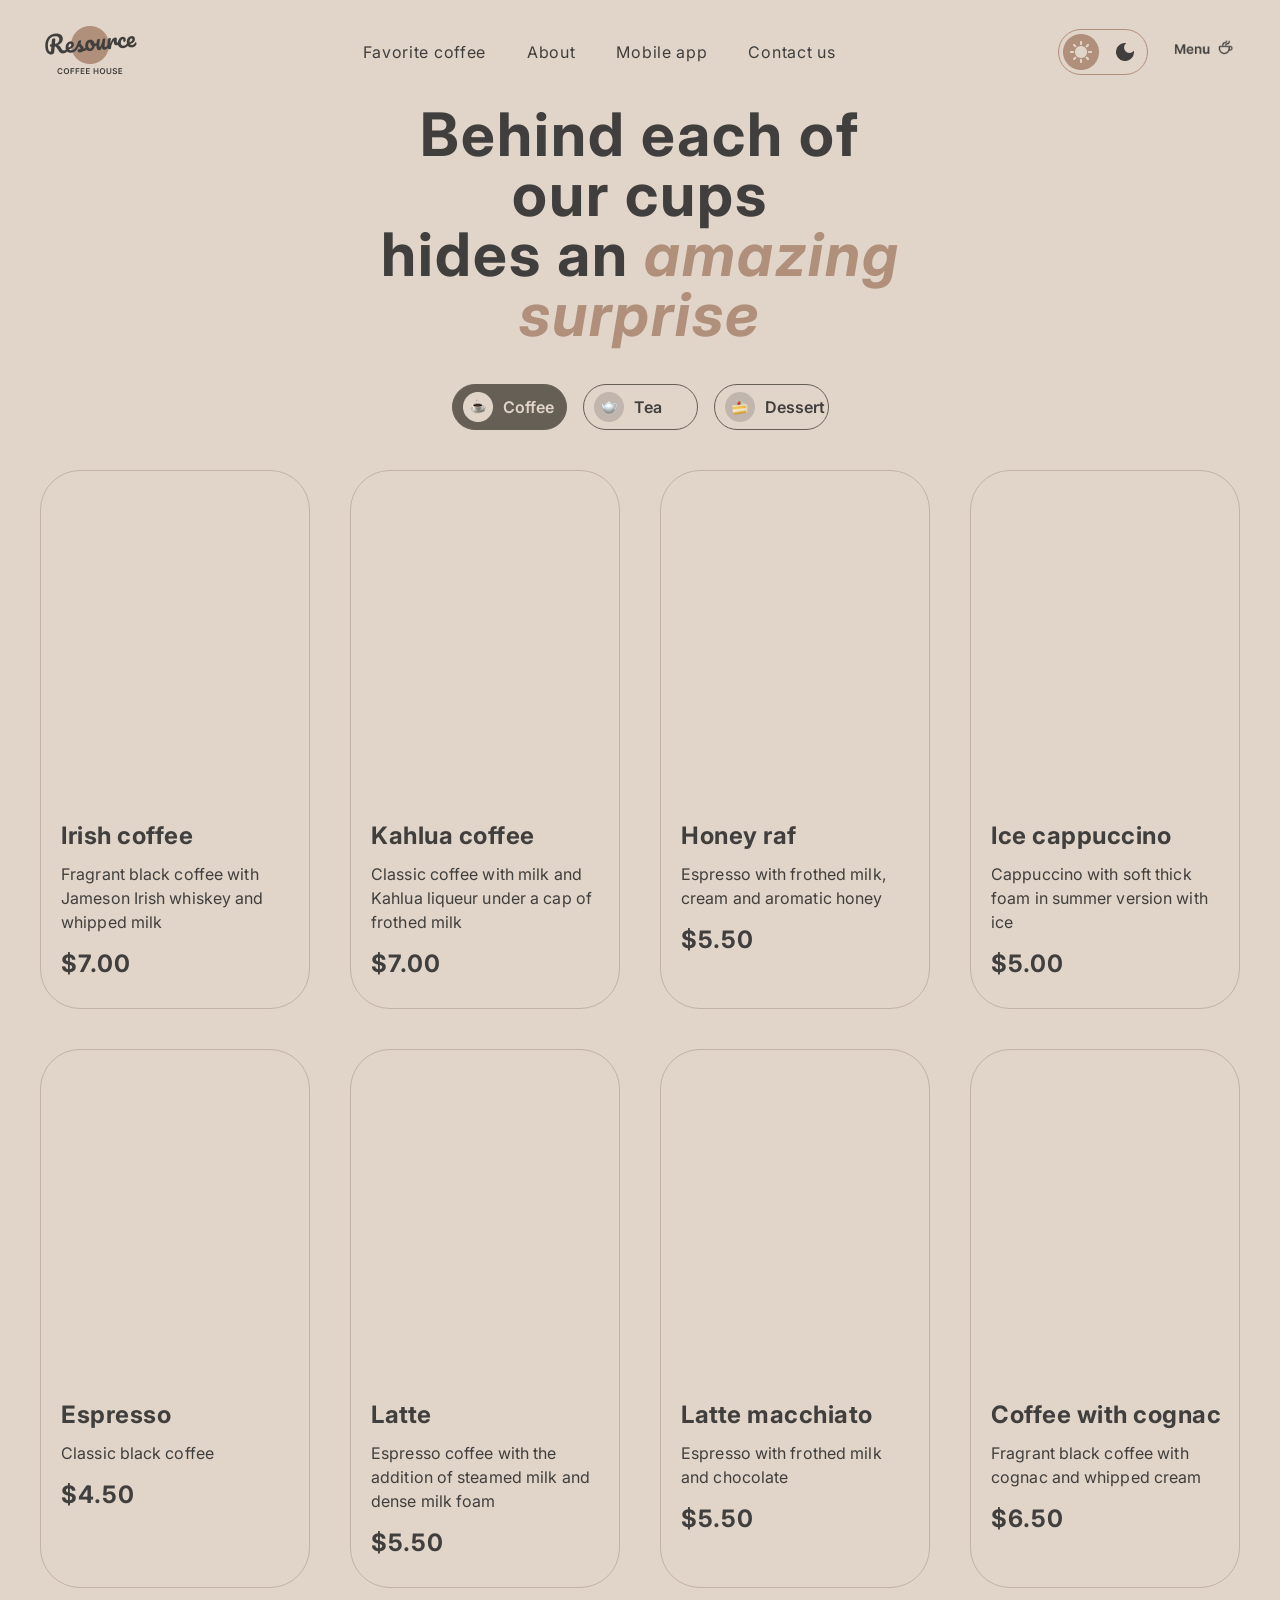
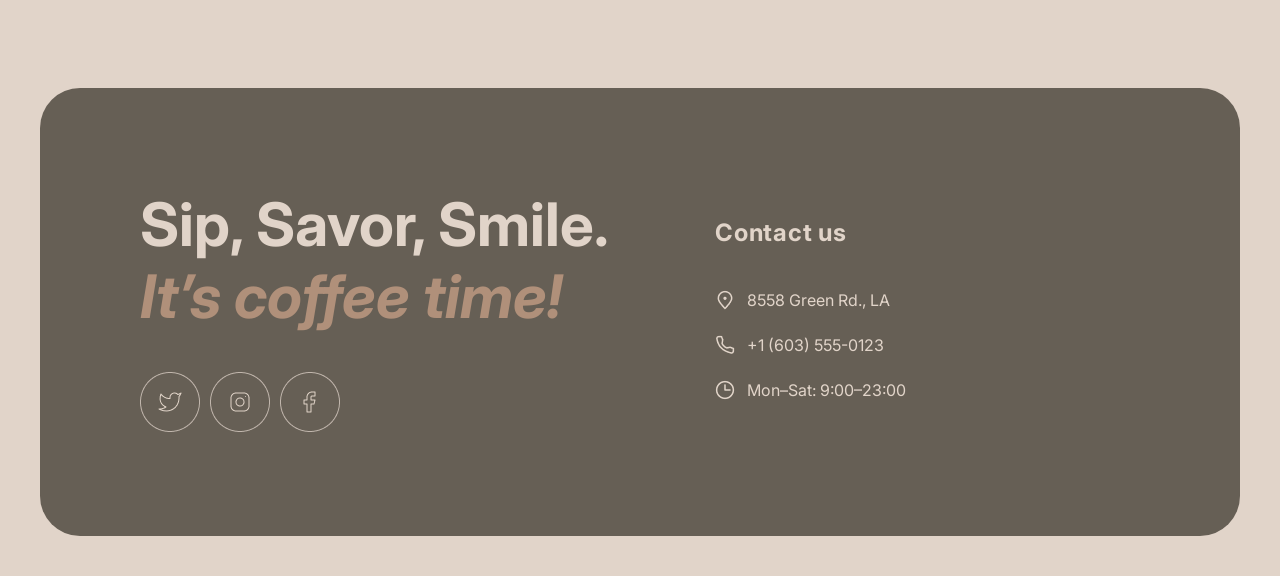
==== commit 5e2b7737: "fix: fix some problems with catalog slider" ====
--- a/catalog.html
+++ b/catalog.html
@@ -76,12 +76,12 @@
 
                 <button class="coffee_tea_dessert" data-category="tea">
                     <img src="./img/icon-1.png" alt="tea">
-                    <p class="p_dark">Tea</p>
+                    <p class="p_h2_dark">Tea</p>
                 </button>
     
                 <button class="coffee_tea_dessert" data-category="dessert">
                     <img src="./img/icon-3.png" alt="dessert">
-                    <p class="p_dark">Dessert</p>
+                    <p class="p_h2_dark">Dessert</p>
                 </button>
             </div>
         </section>
--- a/style.css
+++ b/style.css
@@ -1174,13 +1174,23 @@
     align-items: center;
     border-radius: 30px;
     border: 1px solid #665F55;
-    gap: 12px;
+    gap: 10px;
     background-color: transparent;
     padding: 8px 10px; 
     height: 46px;
     box-sizing: border-box;
     cursor: pointer;
+    width: 115px;
     transition: background-color 0.3s ease, color 0.3s ease;
+}
+
+.coffee_tea_dessert .p_h2_dark {
+    font-family: "Inter", sans-serif;
+    font-size: 16px; 
+    margin: 0;
+    font-weight: 600;
+    color: var(--text-main); 
+    transition: color 0.3s ease;
 }
 
 .coffee_tea_dessert.active {
@@ -1188,17 +1198,9 @@
     border-color: var(--text-light);
 }
 
-.p_h2_dark, 
-h2.p_h2_dark {
-    font-family: "Inter", sans-serif;
-    font-size: 16px;
-    margin: 0;
-    font-weight: normal;
-    color: var(--text-main);
-}
-
 .coffee_tea_dessert.active .p_h2_dark {
     color: var(--bg-page); 
+    font-weight: 600;
 }
 
 .catalog_coffee .p_dark, 
@@ -1291,7 +1293,7 @@
 .catalog_coffee, .catalog_tea, .catalog_desserts {
     display: flex;
     flex-direction: column;
-    justify-content: space-between;
+    justify-content: flex-start;
     align-items: flex-start;
     border: 1px solid #C1B3A8;
     border-radius: 40px; 
@@ -1305,22 +1307,30 @@
 .coffee_text_block{
     display: flex;
     flex-direction: column;
-    justify-content: space-between;
+    justify-content: flex-start;
     align-items: flex-start; 
-    overflow: hidden;
+    text-align: left;
+    width: 100%;
     box-sizing: border-box;
     height: auto;
-    flex-grow: 1;
     padding-bottom: 10px;
 }
 
 .coffee_img_wrap {
     width: 100%;
-    height: 60%;
+    height: 310px;
     overflow: hidden;
     object-fit: cover;
-    border-radius: 40px;
+    border-radius: 40px; 
+    align-items: center;
     transform: scale(1.00); 
+}
+
+.coffee_img_wrap img {
+    width: 100%;
+    height: 100%;
+    object-fit: cover;
+    display: block;
 }
 
 .catalog_coffee h3, .catalog_tea h3, .catalog_desserts h3 {
@@ -1338,23 +1348,23 @@
     font-family: "Inter", sans-serif;
     font-size: 16px;
     letter-spacing: 0.1px;
-    margin-top: 12px;
-    margin-bottom: 0;
+    margin: 12px 0 0 0;
     font-weight: normal;
-    margin-left: 20px;
     color: var(--text-main);
+    white-space: normal;
+    word-break: break-word; 
+    width: 100%;
+    padding: 0 0 0 20px;
 }
 
 .catalog_coffee .price, .catalog_tea .price, .catalog_desserts .price {
     font-family: "Inter", sans-serif;
     font-size: 24px;
     font-weight: bold;
-    color: #403F3D;
-    margin-top: auto; 
-    margin-bottom: 0;
-    margin-left: 20px;
+    margin: auto 0 0 0; 
     letter-spacing: 1px;
     color: var(--text-main);
+    padding: 15px 0 0 20px;
 }
 
 #load-more-btn {
@@ -1367,7 +1377,7 @@
 }
 
 @media (max-width: 769px) {
-    .menu_coffee, .menu_tea, .menu_desserts {
+    .menu_products_grid {
         display: grid;
         grid-template-columns: repeat(2, 1fr);
         gap: 40px;
@@ -1392,7 +1402,7 @@
 }
 
 @media (max-width: 381px) {
-    .menu_coffee, .menu_tea, .menu_desserts {
+    .menu_products_grid {
         display: flex;
         flex-direction: column;
         justify-content: center;
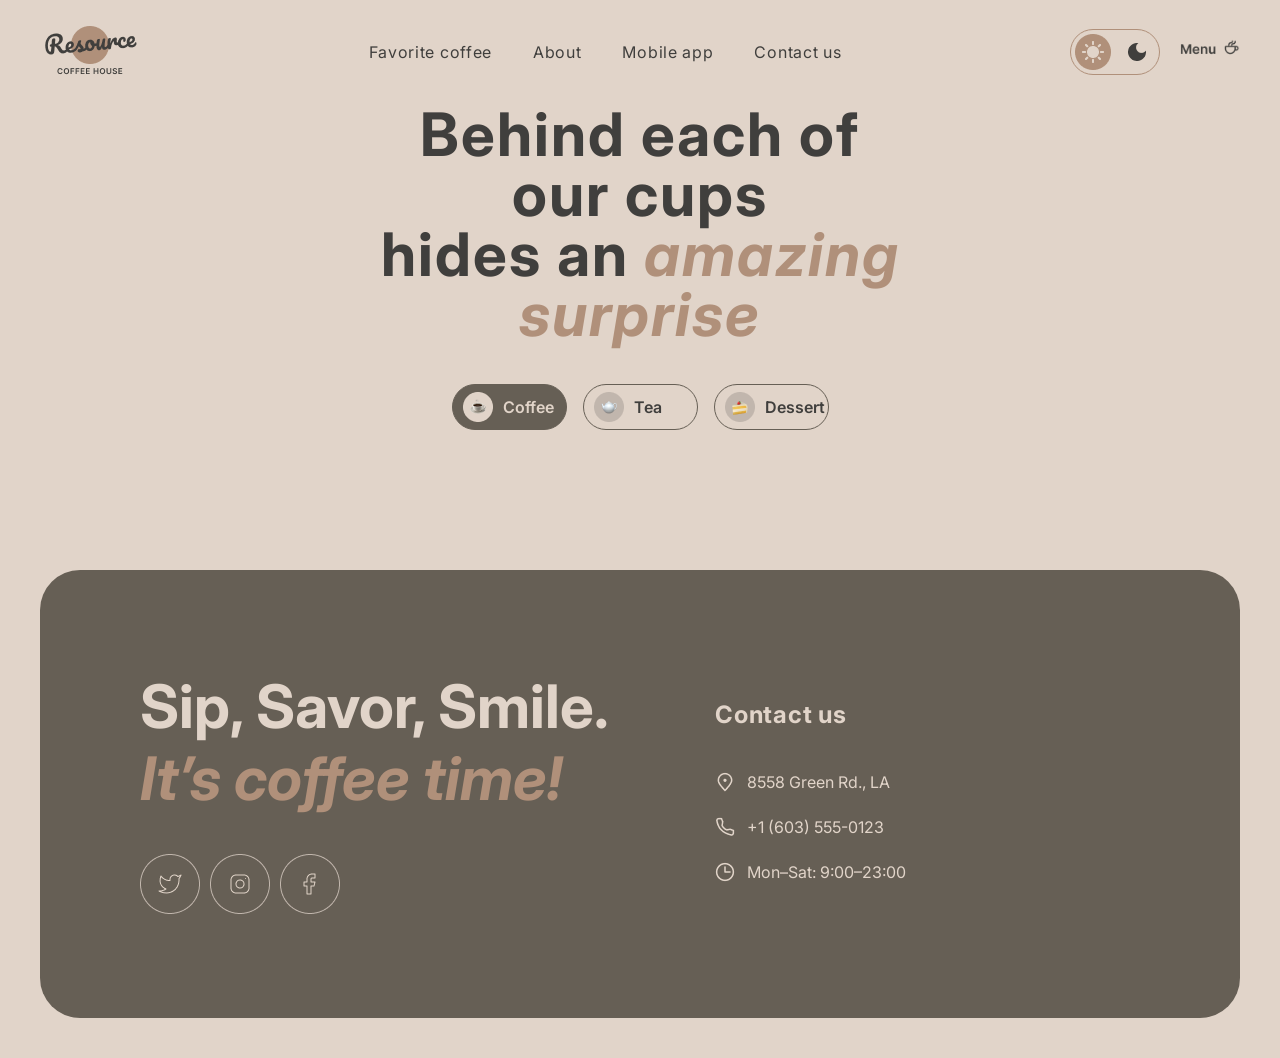
==== commit 9cce29b5: "fix: fix json" ====
--- a/catalog.html
+++ b/catalog.html
@@ -23,13 +23,13 @@
         <nav class="header_nav">
             <ul class="header_list">
                 <li class="header_item">
-                    <a href="#coffee" class="link">Favorite coffee</a>
+                    <a href="/index.html#coffee" class="link">Favorite coffee</a>
                 </li>
                 <li class="header_item">
                     <a href="#about" class="link">About</a>
                 </li>
                 <li class="header_item">
-                    <a href="#app" class="link">Mobile app</a>
+                    <a href="./index.#app" class="link">Mobile app</a>
                 </li>
                 <li class="header_item">
                     <a href="#contact" class="link">Contact us</a>
@@ -127,5 +127,14 @@
                 </div>
             </div>
         </footer>
+
+        <div class="modal-overlay" id="product-modal">
+            <div class="modal-content">
+                
+                <div class="modal-body" id="modal-body-content">
+                </div>
+            </div>
+        </div>
+
 </body>
 </html>
--- a/style.css
+++ b/style.css
@@ -39,6 +39,10 @@
     box-sizing: border-box;
 }
 
+body.no-scroll {
+    overflow: hidden;
+}
+
 h1, h2, h3, .h2_left, p {
     color: var(--text-main);
 }
@@ -91,6 +95,14 @@
     gap: 20px;
 }
 
+.menu_button{
+    background: transparent;
+    border: none;
+    padding: 0;
+    pointer-events: none; 
+    cursor: default;
+}
+
 @media (min-width: 770px) {
     .burger {
         display: none;
@@ -105,6 +117,7 @@
         width: 100%;
         box-sizing: border-box;
     }
+    
     .header {
         width: 100%;
         height: 60px;
@@ -112,17 +125,20 @@
         flex-direction: row;
         justify-content: space-between;
         align-items: center;
-    }
-    .header_nav {
+        position: relative; 
+    }
+    
+    header .header_nav {
         display: none; 
     }
-    .header_nav.is-open {
+
+    header .header_nav.is-open {
         display: flex;
         position: fixed;
         top: 80px;
         left: 0;
         right: 0;
-        bottom: 0 ;
+        bottom: 0;
         width: 100%;
         height: calc(100vh - 80px);
         background-color: var(--bg-page);
@@ -134,24 +150,28 @@
         z-index: 9999;
         box-sizing: border-box;
     }
+    
     .header_list {
         flex-direction: column;
         gap: 60px;
         margin: 0;
         padding: 0;
     }
+    
     .header_list .link {
         font-size: 32px;
         font-weight: 600;
         display: block;
         color: var(--text-main);
     }
-    .header_nav.is-open {
-        right: 0;
-    }
+    
     body.no-scroll {
         overflow: hidden;
     }
+    .menu_button {
+        pointer-events: auto; 
+        cursor: pointer;
+    }
     .menu_button .icon-burger {
         display: inline-block;
     }
@@ -166,10 +186,6 @@
     }
 }
 
-    .menu_button{
-        background-color: var(--bg-page);
-        border: none;
-    }
     
     @media (max-width: 381px) {
         .page {
@@ -315,6 +331,15 @@
     display: block;
 }
 
+.button_menu .logo-img_light,
+.button_menu .logo-img_dark-theme,
+.button_menu .logo-img_light-theme {
+    display: none;
+}
+.button_menu .logo-img_dark {
+    display: block;
+}
+
 .button_menu:hover .logo-img_dark {
     display: none;
 }
@@ -323,10 +348,10 @@
 }
 
 .dark-theme .button_menu .logo-img_dark,
-.dark-theme .button_menu .logo-img_light {
-    display: none !important;
-}
-
+.dark-theme .button_menu .logo-img_light,
+.dark-theme .button_menu .logo-img_light-theme {
+    display: none;
+}
 .dark-theme .button_menu .logo-img_dark-theme {
     display: block;
 }
@@ -1434,4 +1459,273 @@
     .show_more {
         display: none;
     }
-}+}
+
+            /* pop-up */
+
+.modal-overlay {
+    position: fixed;
+    top: 0;
+    left: 0;
+    width: 100%;
+    height: 100%;
+    background-color: rgba(0, 0, 0, 0.85);
+    display: flex;
+    justify-content: center;
+    align-items: center;
+    z-index: 10000;
+    opacity: 0;
+    pointer-events: none;
+    transition: opacity 0.3s ease-in-out;
+}
+
+.modal-overlay.is-active {
+    opacity: 1;
+    pointer-events: auto;
+}
+
+
+.modal-content {
+    background-color: var(--bg-page);
+    border: 1px solid #C1B3A8;
+    border-radius: 40px;
+    padding: 16px;
+    width: 656px;
+    height: 594px;
+    position: relative;
+    box-sizing: border-box;
+    display: flex;
+    align-items: center;
+}
+
+.modal-grid {
+    display: grid;
+    grid-template-columns: 1fr 1.3fr; 
+    gap: 24px;
+    width: 100%;
+    height: 100%;
+    align-items: center;
+}
+
+.modal-img-wrap {
+    width: 310px;
+    height: 310px;
+    border-radius: 16px;
+    overflow: hidden;
+    align-self: start; 
+    margin: 0;
+    border-radius: 40px;
+}
+
+.modal-img-wrap img {
+    width: 100%;
+    height: 100%;
+    object-fit: cover;
+    display: block;
+}
+
+.modal-info-block {
+    display: flex;
+    flex-direction: column;
+    height: 100%;
+    width: 100%; 
+    justify-content: flex-start;
+    align-items: flex-start; 
+    text-align: left; 
+    box-sizing: border-box;
+}
+
+.modal-info-block h2 {
+    font-size: 24px;
+    font-weight: bold;
+    margin: 0 0 8px 0;
+    color: var(--text-main);
+}
+
+.modal-desc {
+    font-size: 16px;
+    color: var(--text-main);
+    line-height: 1.4;
+    margin: 0 0 16px 0;
+}
+
+.modal-section {
+    margin-bottom: 16px;
+    width: 100%;
+}
+
+.section-title {
+    display: block;
+    font-size: 16px;
+    margin-bottom: 8px;
+    color: var(--text-main);
+}
+
+.modal-tabs-row {
+    display: flex;
+    flex-wrap: wrap;
+    gap: 8px;
+    width: 100%;
+}
+
+.modal-total-row {
+    display: flex;
+    justify-content: space-between;
+    align-items: center;
+    margin-top: auto;
+    padding-top: 12px;
+}
+
+.total-title, .total-price {
+    font-size: 24px;
+    font-weight: bold;
+    color: var(--text-main);
+}
+
+.modal-warning {
+    display: flex;
+    gap: 8px;
+    margin: 12px 0 16px 0;
+    border-top: 1px solid #C1B3A8;
+    padding-top: 8px;
+    font-size: 12px;
+    line-height: 1.3;
+    color: var(--text-main);
+}
+
+.info-icon {
+    width: 16px;
+    height: 16px;
+    flex-shrink: 0;
+    margin-top: 2px;
+}
+
+.info-icon-dark {
+    display: inline-block;
+}
+.info-icon-light {
+    display: none;
+}
+
+.dark-theme .info-icon-dark {
+    display: none;
+}
+.dark-theme .info-icon-light {
+    display: inline-block;
+}
+
+.modal-action-close-btn {
+    width: 100%; 
+    height: 44px;
+    background-color: transparent;
+    border: 1px solid var(--text-light);
+    border-radius: 30px; 
+    color: var(--text-main);
+    font-family: "Inter", sans-serif;
+    font-size: 16px;
+    font-weight: 600;
+    cursor: pointer;
+    transition: background-color 0.3s ease, color 0.3s ease;
+}
+
+.modal-action-close-btn:hover {
+    background-color: var(--text-main);
+    border-color: var(--text-main);
+    color: var(--bg-page);
+}
+
+.modal-tab-btn {
+    display: flex;
+    align-items: center;
+    background-color: transparent;
+    border: 1px solid #665F55;
+    border-radius: 30px;
+    padding: 8px 16px 8px 8px;
+    height: 38px;
+    cursor: pointer;
+    font-size: 14px;
+    color: var(--text-main);
+    box-sizing: border-box;
+    transition: background-color 0.3s ease, border-color 0.3s ease, color 0.3s ease;
+}
+
+.btn-icon {
+    display: flex;
+    align-items: center;
+    justify-content: center;
+    width: 24px;
+    height: 24px;
+    background-color: #C1B3A8; 
+    border-radius: 50%;
+    margin-right: 8px;
+    font-size: 12px;
+    font-weight: bold;
+    color: #403F3D;
+    transition: background-color 0.3s ease, color 0.3s ease;
+}
+
+.modal-tab-btn:hover {
+    border-color: var(--text-main);
+}
+
+.modal-tab-btn.active {
+    background-color: var(--text-main);
+    border-color: var(--text-main);
+    color: var(--bg-page);
+}
+
+.modal-tab-btn.active .btn-icon {
+    background-color: var(--bg-page);
+    color: var(--text-main);
+}
+
+.modal-total-row {
+    display: flex;
+    justify-content: space-between;
+    align-items: center;
+    width: 100%;
+    margin-top: auto; 
+    padding-top: 12px;
+}
+
+.total-title, .total-price {
+    font-size: 24px;
+    font-weight: bold;
+    color: var(--text-main);
+}
+
+.modal-warning {
+    display: flex;
+    gap: 8px;
+    margin: 12px 0 16px 0;
+    border-top: 1px solid #C1B3A8;
+    padding-top: 8px;
+    font-size: 12px;
+    line-height: 1.3;
+    color: var(--text-main);
+    width: 100%;
+}
+
+.info-icon {
+    width: 16px;
+    height: 16px;
+    flex-shrink: 0;
+    margin-top: 2px;
+}
+
+@media (max-width: 680px) {
+    .modal-content {
+        width: 95%;
+        height: auto;
+        max-height: 95vh;
+        overflow-y: auto;
+        padding: 16px;
+    }
+    .modal-grid {
+        display: block; 
+        width: 100%;
+    }
+    .modal-img-wrap {
+        display: none;
+    }
+}
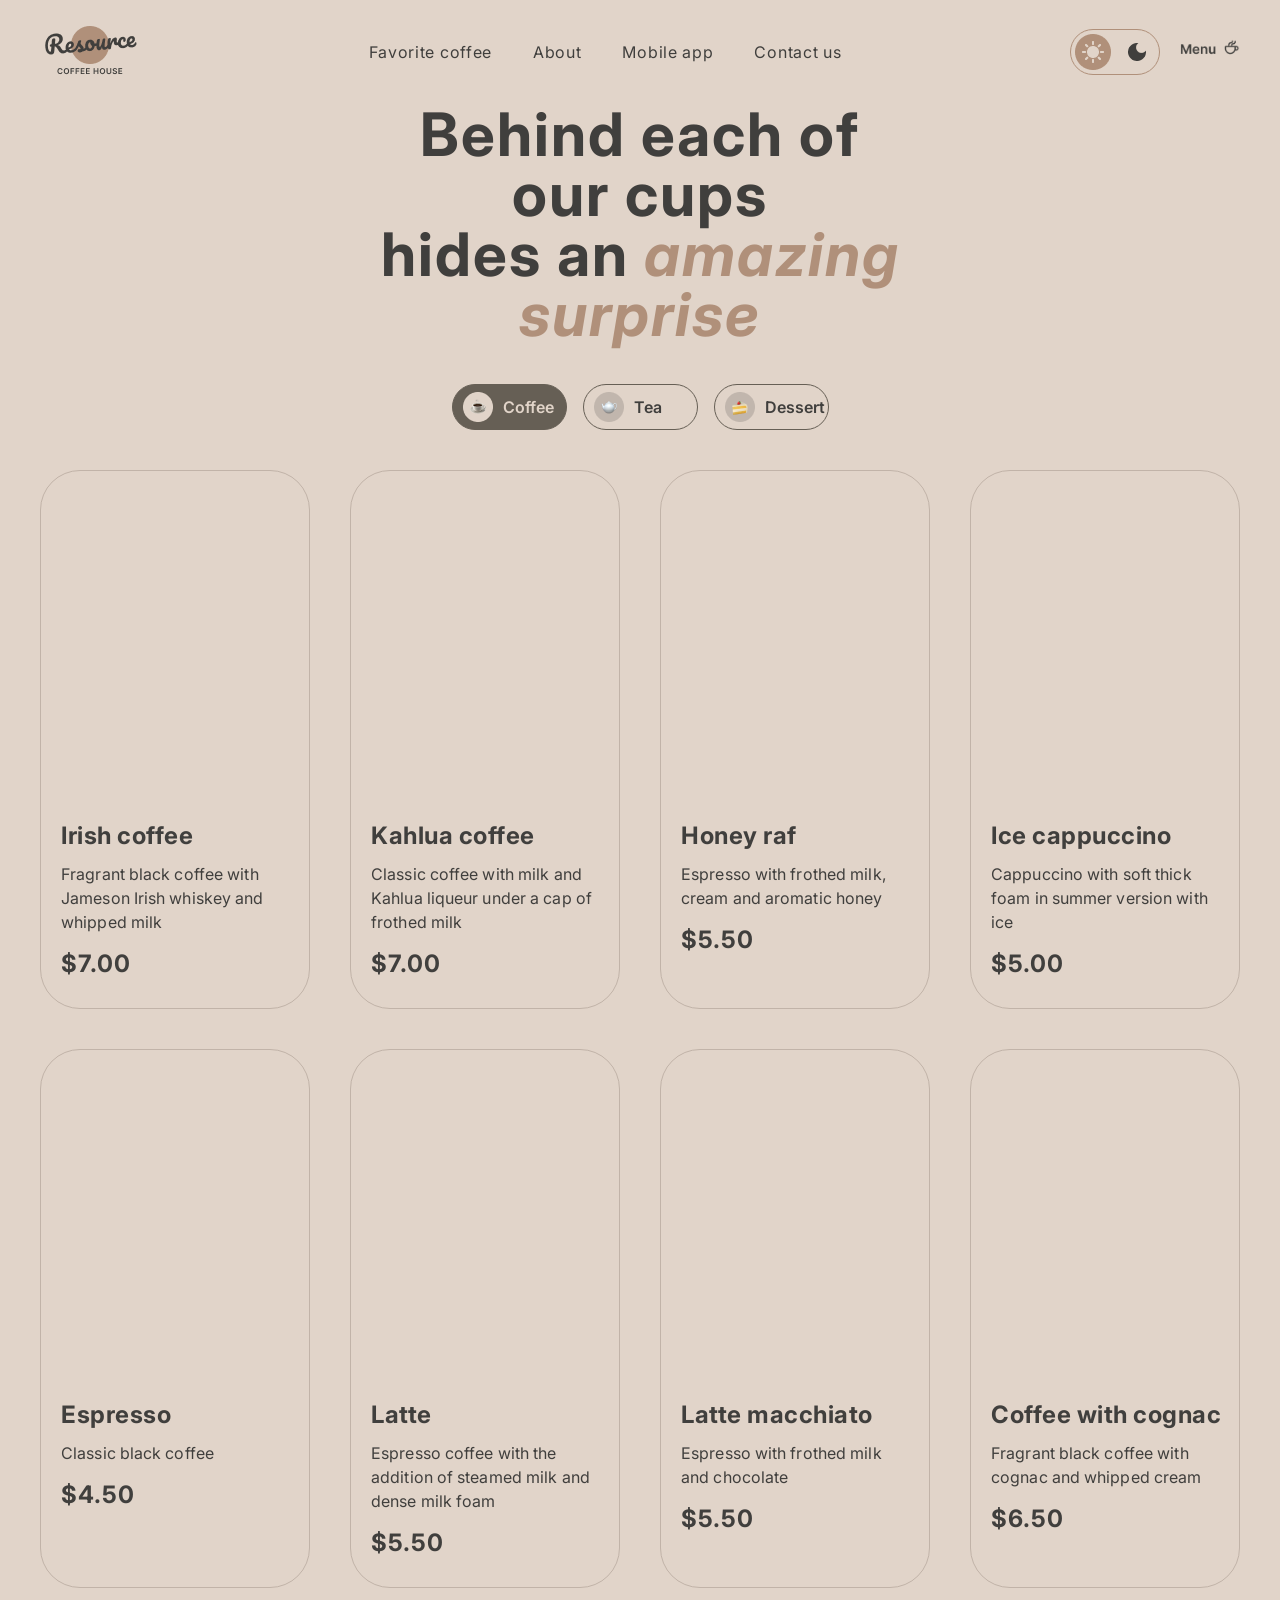
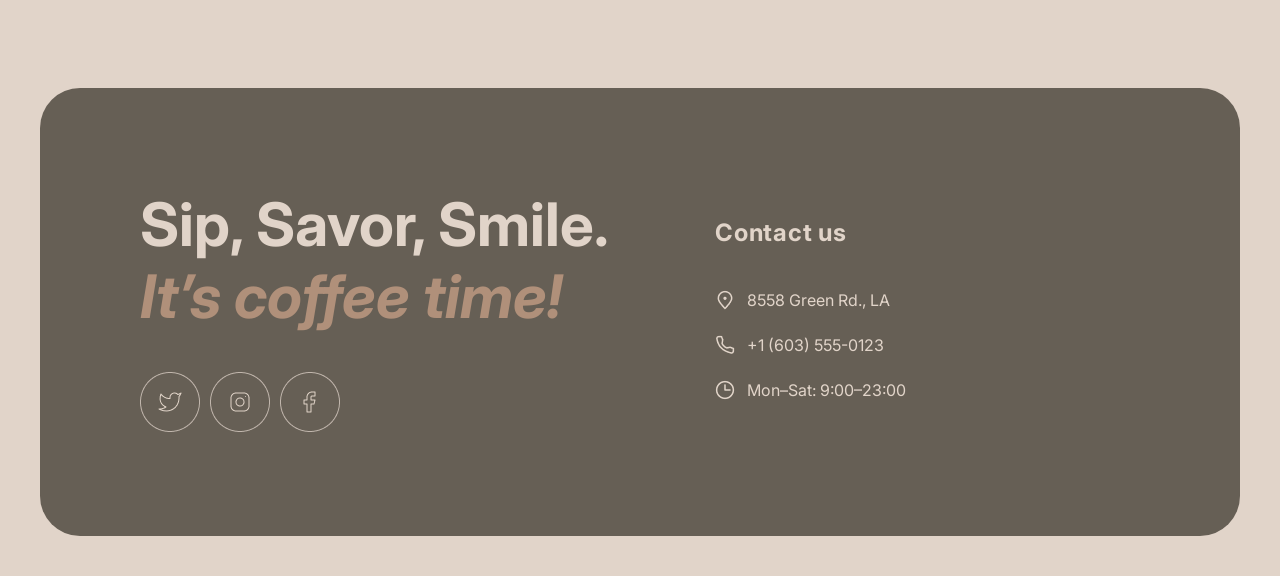
==== commit 1bcc10ae: "fix: catalog link" ====
--- a/catalog.html
+++ b/catalog.html
@@ -23,13 +23,13 @@
         <nav class="header_nav">
             <ul class="header_list">
                 <li class="header_item">
-                    <a href="/index.html#coffee" class="link">Favorite coffee</a>
+                    <a href="./index.html#coffee" class="link">Favorite coffee</a>
                 </li>
                 <li class="header_item">
-                    <a href="#about" class="link">About</a>
+                    <a href="./index.html#about" class="link">About</a>
                 </li>
                 <li class="header_item">
-                    <a href="./index.#app" class="link">Mobile app</a>
+                    <a href="./index.html#app" class="link">Mobile app</a>
                 </li>
                 <li class="header_item">
                     <a href="#contact" class="link">Contact us</a>
